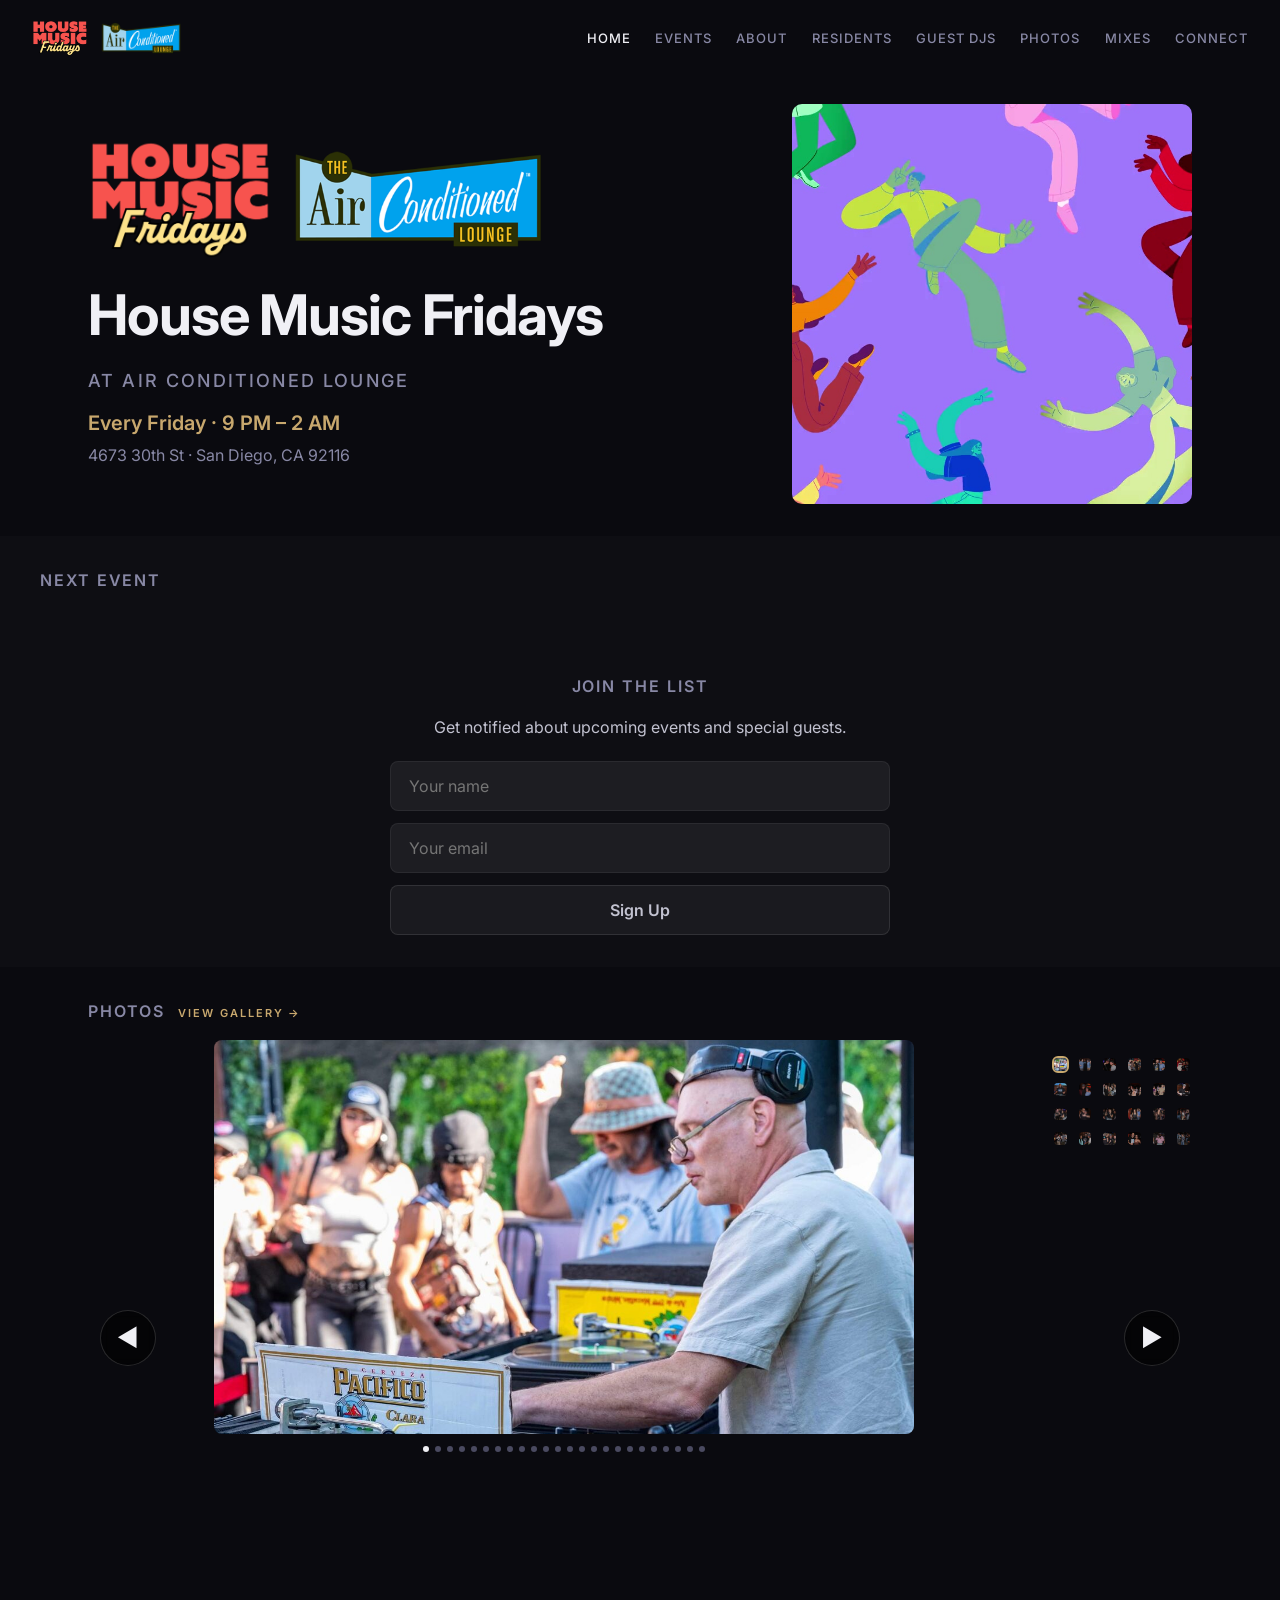
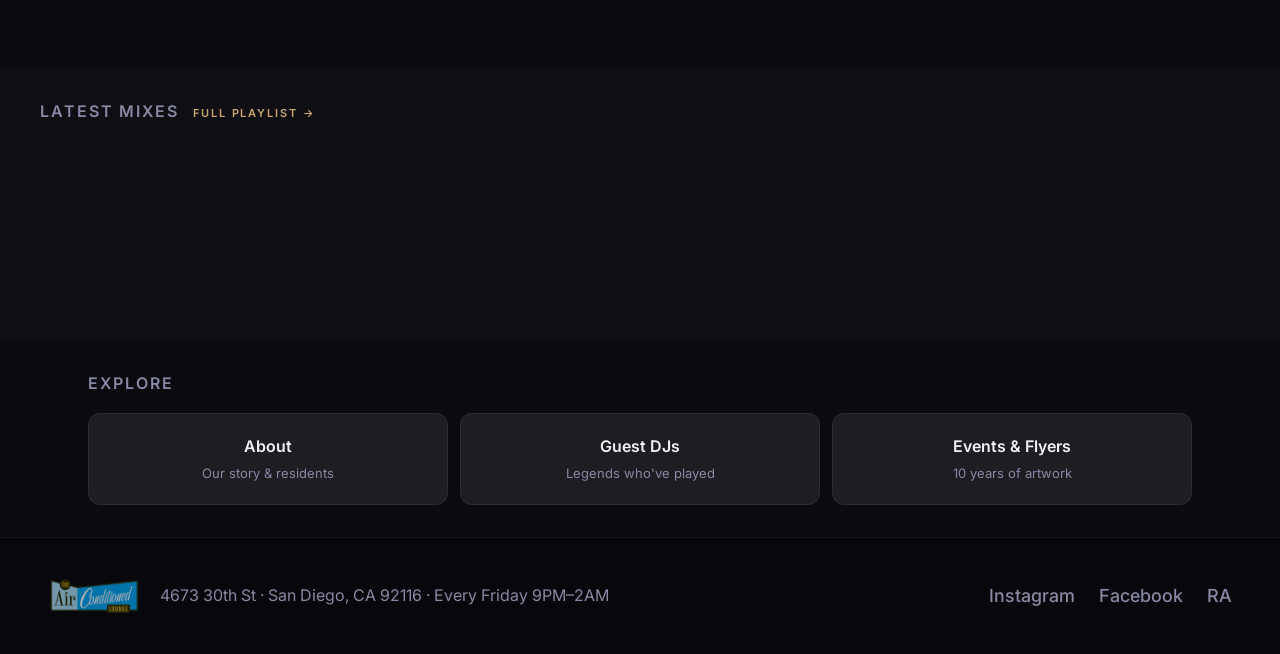
==== index.html @ 519a2159 "Add 1200x630 social media preview image for og:image (Facebook, Twitter, iMessage) Co-Authored-By: C" ====
<!DOCTYPE html>
<html lang="en">
<head>
  <meta charset="UTF-8">
  <meta name="viewport" content="width=device-width, initial-scale=1.0">
  <title>House Music Fridays | Air Conditioned Lounge</title>
  <meta name="description" content="House Music Fridays at Air Conditioned Lounge — San Diego's home for deep, jackin & soulful house every Friday night.">
  <meta property="og:title" content="House Music Fridays">
  <meta property="og:description" content="10 years of exceptional house music every Friday at Air Conditioned Lounge, San Diego.">
  <meta property="og:image" content="https://hmfsd.github.io/assets/img/og-preview.jpg">
  <meta property="og:type" content="website">
  <link rel="preconnect" href="https://fonts.googleapis.com">
  <link rel="preconnect" href="https://fonts.gstatic.com" crossorigin>
  <link href="https://fonts.googleapis.com/css2?family=Inter:wght@400;500;600;700&display=swap" rel="stylesheet">
  <link rel="stylesheet" href="css/style.css">
</head>
<body>

  <!-- ============================================================
       Nav (transparent mode — becomes solid on scroll via nav.js)
       ============================================================ -->
  <nav class="nav nav--transparent">
    <a href="index.html" class="nav__logo">
      <img src="assets/logos/hmf-logo.png" alt="HMF" class="nav__hmf-logo">
      <img src="assets/logos/ac-lounge-logo.png" alt="Air Conditioned Lounge">
    </a>

    <div class="nav__links">
      <a href="index.html" class="nav__link active">Home</a>
      <a href="events.html" class="nav__link">Events</a>
      <a href="about.html" class="nav__link">About</a>
      <a href="residents.html" class="nav__link">Residents</a>
      <a href="guests.html" class="nav__link">Guest DJs</a>
      <a href="photos.html" class="nav__link">Photos</a>
      <a href="mixes.html" class="nav__link">Mixes</a>
      <a href="connect.html" class="nav__link">Connect</a>
    
    </div>

    <button class="nav__hamburger" aria-label="Toggle menu">
      <span></span>
      <span></span>
      <span></span>
    </button>
  </nav>

  <div class="nav__mobile">
    <a href="index.html" class="nav__link active">Home</a>
    <a href="events.html" class="nav__link">Events</a>
    <a href="about.html" class="nav__link">About</a>
    <a href="residents.html" class="nav__link">Residents</a>
    <a href="guests.html" class="nav__link">Guest DJs</a>
    <a href="photos.html" class="nav__link">Photos</a>
    <a href="mixes.html" class="nav__link">Mixes</a>
    <a href="connect.html" class="nav__link">Connect</a>
  
  </div>

  <!-- ============================================================
       Hero Section
       ============================================================ -->
  <section class="hero">
    <div class="hero__inner">
      <div class="hero__content">
        <div class="hero__logos">
          <img src="assets/logos/hmf-logo.png" alt="House Music Fridays" style="height:120px;">
          <img src="assets/logos/ac-lounge-logo.png" alt="Air Conditioned Lounge" style="height:100px;">
        </div>
        <h1 class="hero__title">House Music Fridays</h1>
        <p class="hero__subtitle">at Air Conditioned Lounge</p>
        <p class="hero__tagline-big">Every Friday · 9 PM – 2 AM</p>
        <p class="hero__address">4673 30th St · San Diego, CA 92116</p>
      </div>
      <div class="hero__video-wrap">
        <video class="hero__video" src="assets/video/hmf-hero.mp4" poster="assets/video/hmf-poster.jpg" autoplay muted loop playsinline></video>
      </div>
    </div>
  </section>

  <!-- ============================================================
       Upcoming Event
       ============================================================ -->
  <div class="section--alt">
    <div class="section fade-in">
      <p class="section__label">Next Event</p>
      <div class="upcoming-event" id="upcoming-event" style="display:none;">
        <!--
          JS (main.js) populates this section from data/events.json.
          Expected structure:
          <div class="card card--event">
            <img class="upcoming-event__flyer" src="" alt="" />
            <div>
              <h3 class="upcoming-event__title"></h3>
              <p class="upcoming-event__date"></p>
              <p class="upcoming-event__venue"></p>
              <a class="upcoming-event__fb btn" href="" target="_blank" rel="noopener noreferrer">Facebook Event</a>
              <a class="upcoming-event__ra btn" href="" target="_blank" rel="noopener noreferrer">Resident Advisor</a>
            </div>
          </div>
        -->
        <div class="card card--event">
          <img class="upcoming-event__flyer" src="" alt="" loading="lazy" />
          <div>
            <h3 class="upcoming-event__title"></h3>
            <p class="upcoming-event__date"></p>
            <p class="upcoming-event__venue"></p>
            <div style="display:flex;gap:8px;margin-top:12px;">
              <a class="upcoming-event__fb btn" href="#" target="_blank" rel="noopener noreferrer" style="display:none;"><svg width="16" height="16" viewBox="0 0 24 24" fill="currentColor" style="margin-right:6px;flex-shrink:0;"><path d="M24 12.073c0-6.627-5.373-12-12-12s-12 5.373-12 12c0 5.99 4.388 10.954 10.125 11.854v-8.385H7.078v-3.47h3.047V9.43c0-3.007 1.792-4.669 4.533-4.669 1.312 0 2.686.235 2.686.235v2.953H15.83c-1.491 0-1.956.925-1.956 1.874v2.25h3.328l-.532 3.47h-2.796v8.385C19.612 23.027 24 18.062 24 12.073z"/></svg>Facebook Event</a>
              <a class="upcoming-event__ra btn" href="#" target="_blank" rel="noopener noreferrer" style="display:none;"><svg width="16" height="16" viewBox="0 0 24 24" fill="currentColor" style="margin-right:6px;flex-shrink:0;"><text x="2" y="17" font-size="14" font-weight="700" font-family="Arial,sans-serif">RA</text></svg>Resident Advisor</a>
            </div>
          </div>
        </div>
      </div>
    </div>
  </div>

  <!-- ============================================================
       Email List Signup
       ============================================================ -->
  <div class="section--alt">
    <div class="section fade-in" style="text-align:center;">
      <p class="section__label">Join the List</p>
      <p style="color:var(--text-body);font-size:16px;margin-bottom:20px;">Get notified about upcoming events and special guests.</p>
      <form id="email-signup" style="max-width:500px;margin:0 auto;display:flex;flex-direction:column;gap:12px;">
        <input type="text" id="signup-name" placeholder="Your name" required
          style="background:var(--bg-card);border:1px solid var(--border);border-radius:8px;padding:14px 18px;font-size:16px;color:var(--text-primary);font-family:inherit;outline:none;">
        <input type="email" id="signup-email" placeholder="Your email" required
          style="background:var(--bg-card);border:1px solid var(--border);border-radius:8px;padding:14px 18px;font-size:16px;color:var(--text-primary);font-family:inherit;outline:none;">
        <button type="submit" class="btn" style="width:100%;justify-content:center;font-size:16px;font-weight:600;padding:14px;">Sign Up</button>
        <p id="signup-msg" style="display:none;font-size:14px;margin-top:4px;"></p>
      </form>
      <script>
        document.getElementById('email-signup').addEventListener('submit', function(e) {
          e.preventDefault();
          const name = document.getElementById('signup-name').value.trim();
          const email = document.getElementById('signup-email').value.trim();
          const msg = document.getElementById('signup-msg');
          const btn = this.querySelector('button');
          if (!name || !email) return;

          btn.textContent = 'Sending...';
          btn.disabled = true;

          const url = 'https://docs.google.com/forms/d/e/1FAIpQLScz7_uxihDpYcLDZgiRwHGvA7FU0_AicRPHtonQTWwwM5RbDw/formResponse';
          const data = new URLSearchParams();
          data.append('entry.916462060', name);
          data.append('emailAddress', email);

          fetch(url, { method: 'POST', mode: 'no-cors', body: data })
            .then(() => {
              msg.style.display = 'block';
              msg.style.color = 'var(--accent)';
              msg.textContent = "You're on the list! See you on the dancefloor.";
              this.reset();
              btn.textContent = 'Sign Up';
              btn.disabled = false;
            })
            .catch(() => {
              msg.style.display = 'block';
              msg.style.color = '#e55';
              msg.textContent = 'Something went wrong. Try again.';
              btn.textContent = 'Sign Up';
              btn.disabled = false;
            });
        });
      </script>
    </div>
  </div>

  <!-- ============================================================
       Photos Mini Gallery
       ============================================================ -->
  <div class="section fade-in">
    <p class="section__label">Photos <a href="photos.html" style="margin-left:8px;font-size:11px;">View Gallery →</a></p>
    <div class="home-gallery" style="position:relative;">
      <div class="mini-gallery">
        <div class="mini-gallery__main">
          <div class="gallery__preview"></div>
          <div class="gallery__dots"></div>
        </div>
        <div class="mini-gallery__thumbs">
          <div class="gallery__grid"></div>
        </div>
      </div>
      <div class="gallery__arrows">
        <button class="gallery__arrow gallery__arrow--prev" aria-label="Previous">&#9664;</button>
        <button class="gallery__arrow gallery__arrow--next" aria-label="Next">&#9654;</button>
      </div>
    </div>
  </div>

  <!-- ============================================================
       Mixes Teaser
       ============================================================ -->
  <div class="section--alt">
    <div class="section fade-in">
      <p class="section__label">Latest Mixes <a href="mixes.html" style="margin-left:8px;font-size:11px;">Full Playlist →</a></p>
      <iframe width="100%" height="166" scrolling="no" frameborder="no" allow="autoplay" src="https://w.soundcloud.com/player/?url=https%3A//soundcloud.com/eric-leonardis/sets/hmf-aclounge&color=%23c8a86e&auto_play=false&hide_related=true&show_comments=false&show_user=true&show_reposts=false&show_teaser=false&visual=false" style="border-radius:8px;"></iframe>
    </div>
  </div>

  <!-- ============================================================
       Explore Cards
       ============================================================ -->
  <div class="section fade-in">
    <p class="section__label">Explore</p>
    <div class="grid-explore">
      <a href="about.html" class="card card--explore">
        <h3 style="color:var(--text-primary);font-size:16px;font-weight:600;">About</h3>
        <p style="color:var(--text-muted);font-size:13px;margin-top:4px;">Our story & residents</p>
      </a>
      <a href="guests.html" class="card card--explore">
        <h3 style="color:var(--text-primary);font-size:16px;font-weight:600;">Guest DJs</h3>
        <p style="color:var(--text-muted);font-size:13px;margin-top:4px;">Legends who've played</p>
      </a>
      <a href="events.html" class="card card--explore">
        <h3 style="color:var(--text-primary);font-size:16px;font-weight:600;">Events &amp; Flyers</h3>
        <p style="color:var(--text-muted);font-size:13px;margin-top:4px;">10 years of artwork</p>
      </a>
    </div>
  </div>

  <!-- ============================================================
       Footer
       ============================================================ -->
  <footer class="footer">
    <div class="footer__inner">
      <div class="footer__info">
        <img src="assets/logos/ac-lounge-logo.png" alt="Air Conditioned Lounge" style="height:20px;display:inline-block;vertical-align:middle;margin-right:8px;">
        4673 30th St · San Diego, CA 92116 · Every Friday 9PM–2AM
      </div>
      <div class="footer__links">
        <a href="https://instagram.com/housemusicfridays" target="_blank" rel="noopener noreferrer">Instagram</a>
        <a href="https://www.facebook.com/og.matthewBrian" target="_blank" rel="noopener noreferrer">Facebook</a>
        <a href="https://ra.co/promoters/160137" target="_blank" rel="noopener noreferrer">RA</a>
      </div>
    </div>
  </footer>

  <script src="js/nav.js"></script>
  <script src="js/gallery.js"></script>
  <script src="js/main.js"></script>
</body>
</html>
---- css/style.css ----
/* ============================================================
   House Music Fridays — Main Stylesheet
   Air Conditioned Lounge, San Diego
   ============================================================ */

/* ------------------------------------------------------------
   1. Custom Properties
   ------------------------------------------------------------ */
:root {
  --bg-deep: #0a0a0f;
  --bg-section: #0e0e13;
  --bg-card: #1d1d22;
  --bg-hover: #2a2a35;
  --border: rgba(255, 255, 255, 0.06);
  --accent: #c8a86e;
  --accent-hover: #dbbe85;
  --text-primary: #f0f0f5;
  --text-body: #c2c2d0;
  --text-muted: #8888a5;
  --text-dim: #6e6e8a;
  --text-faint: #4a4a60;
}

/* ------------------------------------------------------------
   2. Reset & Base Styles
   ------------------------------------------------------------ */
*,
*::before,
*::after {
  box-sizing: border-box;
  margin: 0;
  padding: 0;
}

html {
  scroll-behavior: smooth;
  -webkit-text-size-adjust: 100%;
  overflow-x: hidden;
}

body {
  background: var(--bg-deep);
  color: var(--text-body);
  font-family: 'Inter', -apple-system, BlinkMacSystemFont, 'Segoe UI', sans-serif;
  font-size: 18px;
  line-height: 1.6;
  -webkit-font-smoothing: antialiased;
  -moz-osx-font-smoothing: grayscale;
}

a {
  color: var(--accent);
  text-decoration: none;
  transition: color 0.2s ease;
}

a:hover {
  color: var(--accent-hover);
}

img, video, iframe {
  display: block;
  max-width: 100%;
}

ul, ol {
  list-style: none;
}

button {
  font-family: inherit;
}

/* ------------------------------------------------------------
   3. Nav Styles
   ------------------------------------------------------------ */
.nav {
  position: fixed;
  top: 0;
  left: 0;
  width: 100%;
  z-index: 1000;
  display: flex;
  flex-direction: row;
  align-items: center;
  justify-content: space-between;
  padding: 20px 32px;
  transition: background 0.3s ease, border-color 0.3s ease;
}

.nav--transparent {
  background: transparent;
}

.nav--solid {
  background: var(--bg-deep);
  border-bottom: 1px solid var(--border);
  backdrop-filter: blur(8px);
  -webkit-backdrop-filter: blur(8px);
}

.nav__logo {
  display: flex;
  flex-direction: row;
  align-items: center;
  gap: 12px;
}

.nav__logo img {
  height: 32px;
  width: auto;
}

.nav__logo img.nav__hmf-logo {
  height: 36px;
}

.nav__links {
  display: flex;
  flex-direction: row;
  align-items: center;
  gap: 24px;
  font-size: 13px;
  font-weight: 500;
  text-transform: uppercase;
  letter-spacing: 0.08em;
}

.nav__links a {
  color: var(--text-muted);
  transition: color 0.2s ease;
}

.nav__links a:hover,
.nav__links a.active {
  color: var(--text-primary);
}

.nav__hamburger {
  display: none;
  flex-direction: column;
  justify-content: center;
  gap: 5px;
  width: 28px;
  height: 28px;
  cursor: pointer;
  background: none;
  border: none;
  padding: 0;
}

.nav__hamburger span {
  display: block;
  width: 100%;
  height: 2px;
  background: var(--text-body);
  border-radius: 1px;
  transition: transform 0.3s ease, opacity 0.3s ease;
}

/* Mobile nav overlay */
.nav__mobile {
  display: none;
  position: fixed;
  inset: 0;
  z-index: 999;
  background: var(--bg-deep);
  flex-direction: column;
  align-items: center;
  justify-content: center;
  gap: 32px;
}

.nav__mobile.active {
  display: flex;
}

.nav__mobile a {
  font-size: 20px;
  font-weight: 500;
  text-transform: uppercase;
  letter-spacing: 0.08em;
  color: var(--text-muted);
  transition: color 0.2s ease;
}

.nav__mobile a:hover,
.nav__mobile a.active {
  color: var(--text-primary);
}

/* ------------------------------------------------------------
   4. Hero Section
   ------------------------------------------------------------ */
.hero {
  position: relative;
  background: var(--bg-deep);
  padding-top: 80px;
  padding-bottom: 16px;
}

.hero__inner {
  max-width: 1200px;
  margin: 0 auto;
  padding: 24px clamp(1.5rem, 4vw, 3rem) 16px;
  display: flex;
  flex-direction: column;
  align-items: center;
  gap: 24px;
}

.hero__content {
  text-align: center;
  flex-shrink: 0;
}

.hero__logos {
  display: flex;
  flex-direction: row;
  align-items: center;
  justify-content: center;
  gap: 16px;
  margin-bottom: 12px;
}

.hero__title {
  font-size: clamp(2rem, 5vw, 3.5rem);
  font-weight: 700;
  letter-spacing: -0.02em;
  color: var(--text-primary);
}

.hero__subtitle {
  font-size: clamp(14px, 2vw, 18px);
  font-weight: 500;
  text-transform: uppercase;
  letter-spacing: 0.12em;
  color: var(--text-muted);
  margin-top: 6px;
}

.hero__tagline {
  font-size: 13px;
  color: var(--text-dim);
  margin-top: 6px;
}

.hero__tagline-big {
  font-size: clamp(15px, 2vw, 20px);
  font-weight: 600;
  color: var(--accent);
  margin-top: 12px;
}

.hero__address {
  font-size: clamp(13px, 1.5vw, 16px);
  color: var(--text-muted);
  margin-top: 4px;
}

.hero__video-wrap {
  width: 100%;
  max-width: 420px;
}

.hero__video {
  width: 100%;
  border-radius: 10px;
  display: block;
}

.hero__overlay {
  display: none;
}

/* ------------------------------------------------------------
   5. Section Styles
   ------------------------------------------------------------ */
.section {
  padding: clamp(1.25rem, 3vw, 2rem) clamp(1.5rem, 4vw, 3rem);
  max-width: 1200px;
  margin: 0 auto;
}

.section--alt {
  background: var(--bg-section);
}

/* When section--alt is used, the section inside needs full width background */
.section--alt .section {
  padding-left: 0;
  padding-right: 0;
}

.section__label {
  font-size: 16px;
  font-weight: 600;
  text-transform: uppercase;
  letter-spacing: 0.12em;
  color: var(--text-muted);
  margin-bottom: 16px;
}

.section__title {
  font-size: clamp(1.5rem, 3vw, 2rem);
  font-weight: 700;
  letter-spacing: -0.02em;
  color: var(--text-primary);
}

/* ------------------------------------------------------------
   6. Card Components
   ------------------------------------------------------------ */
.card {
  background: rgba(255, 255, 255, 0.02);
  background-color: var(--bg-card);
  border: 1px solid var(--border);
  border-radius: 12px;
  padding: 28px;
  transition: border-color 0.3s ease, background 0.3s ease;
}

.card:hover {
  border-color: rgba(255, 255, 255, 0.1);
}

/* Bio card */
.card--bio {
  display: flex;
  flex-direction: column;
  align-items: center;
  text-align: center;
}

.card--bio__photo {
  width: 160px;
  height: 160px;
  border-radius: 50%;
  object-fit: cover;
  margin-bottom: 16px;
}

.card--bio__name {
  font-size: 20px;
  font-weight: 700;
  color: var(--text-primary);
}

.card--bio__role {
  font-size: 13px;
  font-weight: 500;
  text-transform: uppercase;
  letter-spacing: 0.06em;
  color: var(--text-dim);
}

.card--bio__text {
  font-size: 14px;
  color: var(--text-muted);
  line-height: 1.5;
}

.card--bio__expand {
  font-size: 12px;
  color: var(--accent);
  cursor: pointer;
  margin-top: 12px;
  background: none;
  border: none;
  font-family: inherit;
}

.card--bio__expand:hover {
  color: var(--accent-hover);
}

.card--bio__full {
  display: none;
}

.card--bio.expanded .card--bio__full {
  display: block;
}

/* Event card */
.card--event {
  display: flex;
  flex-direction: row;
  gap: 24px;
  align-items: center;
}

/* Social card */
.card--social {
  display: flex;
  flex-direction: row;
  align-items: center;
  gap: 14px;
  padding: 14px 16px;
  background: rgba(255, 255, 255, 0.03);
  border: 1px solid var(--border);
  border-radius: 8px;
  transition: border-color 0.3s ease;
}

.card--social:hover {
  border-color: rgba(255, 255, 255, 0.1);
}

/* Explore card */
/* Guest card */
.card--guest {
  display: flex;
  flex-direction: column;
  align-items: center;
  text-align: center;
}

.card--guest__photo {
  width: 80px;
  height: 80px;
  border-radius: 50%;
  object-fit: cover;
  margin-bottom: 12px;
}

.card--guest__name {
  font-size: 20px;
  font-weight: 700;
  color: var(--text-primary);
  margin-bottom: 2px;
}

.card--guest__credential {
  font-size: 12px;
  font-weight: 500;
  text-transform: uppercase;
  letter-spacing: 0.06em;
  color: var(--text-dim);
  margin-bottom: 8px;
}

.card--guest__bio {
  font-size: 15px;
  color: var(--text-muted);
  line-height: 1.5;
}

/* Bio card text */
.card--bio__short {
  font-size: 16px;
  color: var(--text-muted);
  line-height: 1.5;
  margin-top: 8px;
}

.card--bio__full {
  margin-top: 12px;
  font-size: 14px;
  color: var(--text-muted);
  line-height: 1.6;
  text-align: left;
}

.card--bio__discography {
  margin-top: 16px;
  padding-top: 16px;
  border-top: 1px solid var(--border);
}

.card--bio__discography li {
  font-size: 12px;
  color: var(--text-dim);
  padding: 4px 0;
  border-bottom: 1px solid rgba(255,255,255,0.03);
}

/* Event card elements */
.card--event__flyer {
  width: 320px;
  height: 320px;
  border-radius: 8px;
  object-fit: cover;
  flex-shrink: 0;
}

.card--event__title {
  font-size: 28px;
  font-weight: 700;
  color: var(--text-primary);
  margin-bottom: 8px;
}

.card--event__date {
  font-size: 20px;
  color: var(--text-body);
  margin-bottom: 4px;
}

.card--event__venue {
  font-size: 16px;
  color: var(--text-dim);
}

.card--event__links {
  display: flex;
  gap: 8px;
  margin-top: 16px;
}

.upcoming-event__flyer {
  width: 320px;
  height: 320px;
  border-radius: 8px;
  object-fit: cover;
  flex-shrink: 0;
}

.upcoming-event__title {
  font-size: 28px;
  font-weight: 700;
  color: var(--text-primary);
  margin-bottom: 8px;
}

.upcoming-event__date {
  font-size: 20px;
  color: var(--text-body);
  margin-bottom: 4px;
}

.upcoming-event__venue {
  font-size: 16px;
  color: var(--text-dim);
}

/* Blog card */
.card--blog {
  padding: 0;
  overflow: hidden;
}

.card--blog__image {
  width: 100%;
  max-height: 400px;
  object-fit: cover;
}

.card--blog__content {
  padding: 24px 28px;
}

.card--blog__date {
  font-size: 13px;
  font-weight: 500;
  text-transform: uppercase;
  letter-spacing: 0.06em;
  color: var(--text-dim);
  margin-bottom: 6px;
}

.card--blog__title {
  font-size: 22px;
  font-weight: 700;
  color: var(--text-primary);
  margin-bottom: 10px;
}

.card--blog__excerpt {
  font-size: 16px;
  color: var(--text-body);
  line-height: 1.6;
}

.card--blog__body {
  font-size: 16px;
  color: var(--text-body);
  line-height: 1.7;
  margin-top: 8px;
}

.card--blog__toggle {
  font-size: 14px;
  color: var(--accent);
  cursor: pointer;
  margin-top: 12px;
  background: none;
  border: none;
  font-family: inherit;
  padding: 0;
}

.card--blog__toggle:hover {
  color: var(--accent-hover);
}

/* Explore card */
.card--explore {
  text-align: center;
  padding: 20px;
  cursor: pointer;
}

.card--explore:hover {
  background: var(--bg-hover);
}

/* ------------------------------------------------------------
   7. Button Styles
   ------------------------------------------------------------ */
.btn {
  display: inline-flex;
  align-items: center;
  justify-content: center;
  background: rgba(255, 255, 255, 0.05);
  border: 1px solid rgba(255, 255, 255, 0.1);
  border-radius: 8px;
  padding: 14px 28px;
  font-size: 16px;
  font-family: inherit;
  color: var(--text-body);
  cursor: pointer;
  transition: background 0.2s ease, border-color 0.2s ease;
}

.btn:hover {
  background: rgba(255, 255, 255, 0.1);
  border-color: rgba(255, 255, 255, 0.15);
}

/* ------------------------------------------------------------
   8. Gallery Styles
   ------------------------------------------------------------ */
.gallery {
  position: relative;
}

.gallery__preview {
  width: 100%;
  max-width: 700px;
  margin: 0 auto;
  border-radius: 8px;
  position: relative;
  overflow: hidden;
  aspect-ratio: 16 / 9;
}

.gallery__preview--square {
  aspect-ratio: 1;
  max-width: 65%;
}

.gallery__preview--square img {
  object-fit: contain;
}

.gallery__preview img {
  width: 100%;
  height: 100%;
  object-fit: contain;
  transition: opacity 0.5s ease;
}

.gallery__preview-wrap {
  position: relative;
  display: inline-block;
  width: 100%;
  max-width: 700px;
}

.gallery__arrows {
  position: absolute;
  top: 50%;
  left: 0;
  right: 0;
  transform: translateY(-50%);
  display: flex;
  justify-content: space-between;
  padding: 0 12px;
  pointer-events: none;
  z-index: 10;
}

.gallery__arrow,
.gallery__arrow--prev,
.gallery__arrow--next {
  width: 56px;
  height: 56px;
  border-radius: 50%;
  background: rgba(0, 0, 0, 0.6);
  backdrop-filter: blur(4px);
  -webkit-backdrop-filter: blur(4px);
  border: 1px solid rgba(255, 255, 255, 0.15);
  color: var(--text-primary);
  cursor: pointer;
  display: flex;
  align-items: center;
  justify-content: center;
  pointer-events: all;
  font-size: 24px;
  transition: background 0.2s ease;
}

.gallery__arrow:hover {
  background: rgba(0, 0, 0, 0.7);
}

.gallery__grid {
  display: grid;
  grid-template-columns: repeat(6, 1fr);
  gap: 8px;
  margin-top: 16px;
}

.gallery__thumb {
  aspect-ratio: 1;
  border-radius: 6px;
  overflow: hidden;
  cursor: pointer;
  opacity: 0.75;
  transition: opacity 0.2s ease, border-color 0.2s ease;
  border: 2px solid transparent;
}

.gallery__thumb.active {
  opacity: 1;
  border-color: var(--accent);
}

.gallery__thumb:hover {
  opacity: 0.85;
}

.gallery__thumb img {
  width: 100%;
  height: 100%;
  object-fit: cover;
}

.gallery__dots {
  display: flex;
  align-items: center;
  justify-content: center;
  gap: 6px;
  margin-top: 12px;
}

.gallery__dot {
  width: 6px;
  height: 6px;
  border-radius: 50%;
  background: var(--text-faint);
  border: none;
  padding: 0;
  cursor: pointer;
  transition: background 0.2s ease;
}

.gallery__dot.active {
  background: var(--text-primary);
}

/* ------------------------------------------------------------
   9. Lightbox Styles
   ------------------------------------------------------------ */
.lightbox {
  position: fixed;
  inset: 0;
  z-index: 2000;
  background: rgba(0, 0, 0, 0.95);
  display: none;
  align-items: center;
  justify-content: center;
}

.lightbox.active {
  display: flex;
}

.lightbox__img {
  max-width: 90vw;
  max-height: 90vh;
  object-fit: contain;
}

.lightbox__close {
  position: absolute;
  top: 20px;
  right: 20px;
  width: 40px;
  height: 40px;
  font-size: 24px;
  color: #fff;
  cursor: pointer;
  background: none;
  border: none;
  display: flex;
  align-items: center;
  justify-content: center;
  transition: opacity 0.2s ease;
}

.lightbox__close:hover {
  opacity: 0.7;
}

.lightbox__arrow {
  position: absolute;
  top: 50%;
  transform: translateY(-50%);
  width: 56px;
  height: 56px;
  border-radius: 50%;
  background: rgba(0, 0, 0, 0.6);
  backdrop-filter: blur(4px);
  -webkit-backdrop-filter: blur(4px);
  border: 1px solid rgba(255, 255, 255, 0.15);
  color: var(--text-primary);
  cursor: pointer;
  display: flex;
  align-items: center;
  justify-content: center;
  font-size: 28px;
  transition: background 0.2s ease;
}

.lightbox__arrow:hover {
  background: rgba(0, 0, 0, 0.8);
}

.lightbox__arrow--prev {
  left: 20px;
}

.lightbox__arrow--next {
  right: 20px;
}

.lightbox__image-wrap {
  display: flex;
  align-items: center;
  justify-content: center;
}

/* ------------------------------------------------------------
   10. Grid Layouts
   ------------------------------------------------------------ */
.grid-2 {
  display: grid;
  grid-template-columns: 1fr;
  gap: 16px;
}

.grid-3 {
  display: grid;
  grid-template-columns: 1fr;
  gap: 14px;
}

.grid-explore {
  display: grid;
  grid-template-columns: 1fr;
  gap: 12px;
}

/* ------------------------------------------------------------
   11. Connect Page
   ------------------------------------------------------------ */
.connect-grid {
  display: grid;
  grid-template-columns: 1fr;
  gap: 20px;
}

.social-icon {
  width: 36px;
  height: 36px;
  border-radius: 8px;
  display: flex;
  align-items: center;
  justify-content: center;
  flex-shrink: 0;
}

.social-icon--ig {
  background: linear-gradient(135deg, #833ab4, #fd1d1d, #fcb045);
}

.social-icon--fb {
  background: #1877f2;
}

.social-icon--ra {
  background: #0a0a0a;
  border: 1px solid rgba(255, 255, 255, 0.15);
}

.map-embed {
  width: 100%;
  height: 300px;
  border-radius: 12px;
  border: 1px solid var(--border);
}

/* ------------------------------------------------------------
   12. Mixes Page
   ------------------------------------------------------------ */
.soundcloud-embed {
  width: 100%;
  border-radius: 8px;
  border: 1px solid var(--border);
}

/* ------------------------------------------------------------
   13. Footer
   ------------------------------------------------------------ */
.footer {
  background: #08080c;
  padding: 40px clamp(1.5rem, 4vw, 3rem);
  border-top: 1px solid rgba(255, 255, 255, 0.05);
}

.footer__inner {
  max-width: 1200px;
  margin: 0 auto;
  display: flex;
  justify-content: space-between;
  align-items: center;
  flex-wrap: wrap;
  gap: 20px;
}

.footer__info {
  font-size: 16px;
  color: var(--text-muted);
  display: flex;
  align-items: center;
  gap: 12px;
}

.footer__info img {
  height: 36px !important;
  opacity: 0.7 !important;
}

.footer__links {
  display: flex;
  gap: 24px;
  font-size: 18px;
  font-weight: 500;
}

.footer__links a {
  color: var(--text-muted);
  transition: color 0.2s ease;
}

.footer__links a:hover {
  color: var(--accent);
}

/* ------------------------------------------------------------
   14. Scroll Animations
   ------------------------------------------------------------ */
.fade-in {
  opacity: 0;
  transform: translateY(20px);
  transition: opacity 0.8s ease, transform 0.8s ease;
}

.fade-in.visible {
  opacity: 1;
  transform: translateY(0);
}

/* ------------------------------------------------------------
   15. Utility Classes
   ------------------------------------------------------------ */
.container {
  max-width: 1200px;
  margin: 0 auto;
  padding: 0 clamp(1.5rem, 4vw, 3rem);
}

.text-center {
  text-align: center;
}

.mb-1 {
  margin-bottom: 8px;
}

.mb-2 {
  margin-bottom: 16px;
}

.mb-3 {
  margin-bottom: 24px;
}

.hidden {
  display: none;
}

/* ------------------------------------------------------------
   16. Page Header
   ------------------------------------------------------------ */
.page-header {
  padding-top: 80px;
  padding-bottom: 12px;
}

.page-header__title {
  font-size: clamp(2rem, 5vw, 3rem);
  font-weight: 700;
  letter-spacing: -0.02em;
  color: var(--text-primary);
}

.page-header__subtitle {
  font-size: 17px;
  color: var(--text-muted);
  max-width: 600px;
  line-height: 1.5;
}

/* ------------------------------------------------------------
   17. HMF Description Card (Residents Page)
   ------------------------------------------------------------ */
.hmf-card {
  background: rgba(255, 255, 255, 0.02);
  background-color: var(--bg-card);
  border: 1px solid var(--border);
  border-radius: 12px;
  padding: 28px;
  display: flex;
  flex-direction: column;
  align-items: center;
  text-align: center;
  gap: 28px;
}

.hmf-card__logo {
  width: 100px;
  height: 100px;
  border-radius: 8px;
  object-fit: contain;
  flex-shrink: 0;
}

/* ------------------------------------------------------------
   18. Mini Gallery (Home Page)
   ------------------------------------------------------------ */
.mini-gallery {
  display: flex;
  gap: 12px;
}

.mini-gallery__main {
  flex: 1;
  border-radius: 8px;
  overflow: hidden;
  position: relative;
  aspect-ratio: 16 / 10;
}

.mini-gallery__main img {
  width: 100%;
  height: 100%;
  object-fit: cover;
}

.mini-gallery__thumbs {
  display: flex;
  flex-direction: column;
  gap: 8px;
  width: 140px;
}

.mini-gallery__thumb {
  width: 140px;
  height: 90px;
  border-radius: 4px;
  overflow: hidden;
  cursor: pointer;
  transition: opacity 0.2s ease;
}

.mini-gallery__thumb:hover {
  opacity: 0.8;
}

.mini-gallery__thumb img {
  width: 100%;
  height: 100%;
  object-fit: cover;
}

/* ============================================================
   19. Responsive Breakpoints
   ============================================================ */

/* --- Mobile (default): columns collapse to 1 --- */
/* Already set as defaults above */

/* Hamburger shown on mobile */
@media (max-width: 1023px) {
  .nav__links {
    display: none;
  }

  .nav__hamburger {
    display: flex;
  }

  .gallery__grid {
    grid-template-columns: repeat(4, 1fr);
  }
}

/* --- Small mobile (under 768px) --- */
@media (max-width: 767px) {
  /* Prevent any horizontal overflow */
  body {
    overflow-x: hidden;
  }

  * {
    max-width: 100vw;
    box-sizing: border-box;
  }

  /* Nav — prevent logo clipping */
  .nav {
    padding: 12px 12px;
  }

  .nav__logo {
    gap: 8px;
    min-width: 0;
  }

  .nav__logo img {
    height: 22px;
    flex-shrink: 0;
  }

  .nav__logo img.nav__hmf-logo {
    height: 26px;
  }

  /* Hero — compact for mobile */
  .hero {
    padding-top: 60px;
  }

  .hero__inner {
    padding: 16px 16px 12px;
    gap: 16px;
  }

  .hero__logos {
    gap: 10px;
    margin-bottom: 8px;
  }

  .hero__logos img {
    height: 40px !important;
  }

  .hero__title {
    font-size: 1.3rem;
  }

  .hero__subtitle {
    font-size: 11px;
  }

  .hero__tagline-big {
    font-size: 13px;
  }

  .hero__address {
    font-size: 11px;
  }

  .hero__video-wrap {
    max-width: 240px;
  }

  /* Event card — MUST stack vertically */
  .card--event {
    flex-direction: column !important;
    align-items: center !important;
    text-align: center;
  }

  .card--event__flyer,
  .upcoming-event__flyer {
    width: 80% !important;
    max-width: 260px !important;
    height: auto !important;
  }

  .card--event__links {
    flex-wrap: wrap;
    justify-content: center;
  }

  /* Home page upcoming event card */
  .upcoming-event .card--event {
    flex-direction: column !important;
    align-items: center !important;
    text-align: center;
  }

  .upcoming-event .card--event > div {
    width: 100%;
  }

  /* Buttons — stack vertically on very small screens */
  .upcoming-event div[style*="display:flex"] {
    flex-direction: column !important;
    align-items: stretch !important;
  }

  .btn {
    padding: 12px 16px;
    font-size: 14px;
    width: 100%;
    justify-content: center;
  }

  /* Section padding tighter */
  .section {
    padding: 1rem 0.75rem;
  }

  /* Cards less padding */
  .card {
    padding: 16px;
  }

  /* Mini gallery stacks on mobile */
  .mini-gallery {
    flex-direction: column;
  }

  .mini-gallery__thumbs {
    flex-direction: row;
    width: 100%;
    overflow-x: auto;
    gap: 6px;
  }

  .mini-gallery__thumb {
    width: 60px;
    height: 42px;
    flex-shrink: 0;
  }

  /* Gallery preview full width on mobile */
  .gallery__preview {
    max-width: 100%;
  }

  .gallery__preview-wrap {
    max-width: 100%;
  }

  /* Gallery arrows smaller on mobile */
  .gallery__arrow,
  .gallery__arrow--prev,
  .gallery__arrow--next {
    width: 36px;
    height: 36px;
    font-size: 16px;
  }

  /* Flyer preview */
  .gallery__preview--square {
    max-width: 100%;
  }

  /* Grid */
  .gallery__grid {
    grid-template-columns: repeat(3, 1fr);
  }

  /* Footer stacks */
  .footer {
    padding: 24px 12px;
  }

  .footer__inner {
    flex-direction: column;
    text-align: center;
    gap: 12px;
  }

  .footer__info {
    flex-direction: column;
    font-size: 13px;
    gap: 8px;
  }

  .footer__info img {
    height: 28px !important;
    margin: 0 auto;
  }

  .footer__links {
    font-size: 15px;
    justify-content: center;
  }

  /* Connect grid stacks */
  .connect-grid {
    grid-template-columns: 1fr;
  }

  /* Page header */
  .page-header {
    padding-top: 65px;
  }

  /* Bio photos smaller on mobile */
  .card--bio__photo {
    width: 110px;
    height: 110px;
  }

  .card--bio__name {
    font-size: 17px;
  }

  /* Guest photos */
  .card--guest__photo {
    width: 70px;
    height: 70px;
  }

  /* HMF card logo smaller */
  .hmf-card__logo {
    width: 70px;
    height: 70px;
  }

  .hmf-card {
    padding: 16px;
    gap: 12px;
  }

  /* Explore cards */
  .grid-explore {
    grid-template-columns: 1fr;
    gap: 8px;
  }

  /* Section label */
  .section__label {
    font-size: 14px;
  }

  /* Map */
  .map-embed {
    height: 200px;
  }

  /* SoundCloud */
  .soundcloud-embed {
    height: 300px;
  }
}

/* --- Tablet (768px and up) --- */
@media (min-width: 768px) {
  .grid-2 {
    grid-template-columns: repeat(2, 1fr);
  }

  .grid-3 {
    grid-template-columns: repeat(2, 1fr);
  }

  .grid-explore {
    grid-template-columns: repeat(2, 1fr);
  }

  .connect-grid {
    grid-template-columns: 1fr 1fr;
  }

  .hero__inner {
    flex-direction: row;
    align-items: center;
    gap: 32px;
  }

  .hero__content {
    text-align: left;
    flex: 1;
  }

  .hero__logos {
    justify-content: flex-start;
  }

  .hero__video-wrap {
    max-width: 400px;
  }

  .hmf-card {
    flex-direction: row;
    align-items: flex-start;
    text-align: left;
  }

  .hmf-card__logo {
    width: 120px;
    height: 120px;
  }
}

/* --- Desktop (1024px and up) --- */
@media (min-width: 1024px) {
  .nav__links {
    display: flex;
  }

  .nav__hamburger {
    display: none;
  }

  .grid-3 {
    grid-template-columns: repeat(3, 1fr);
  }

  .grid-explore {
    grid-template-columns: repeat(3, 1fr);
  }

  .gallery__grid {
    grid-template-columns: repeat(6, 1fr);
  }
}
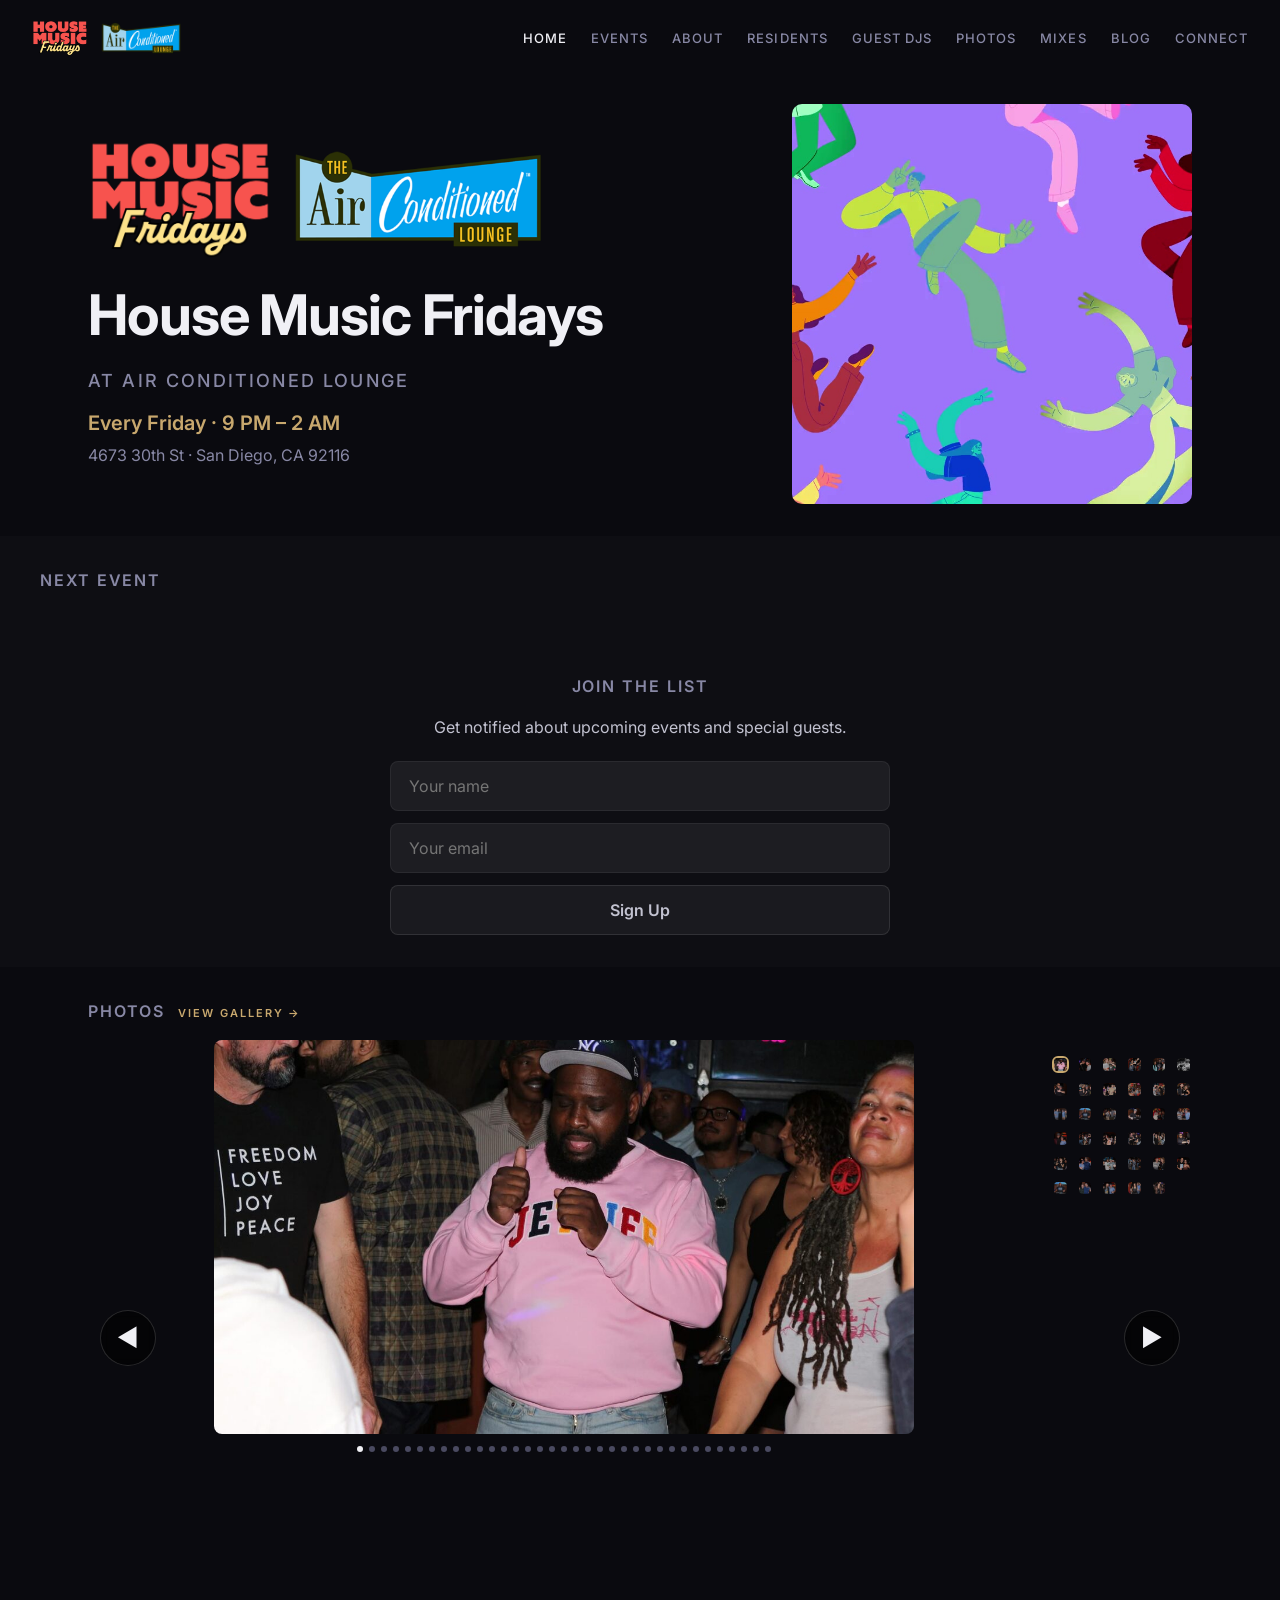
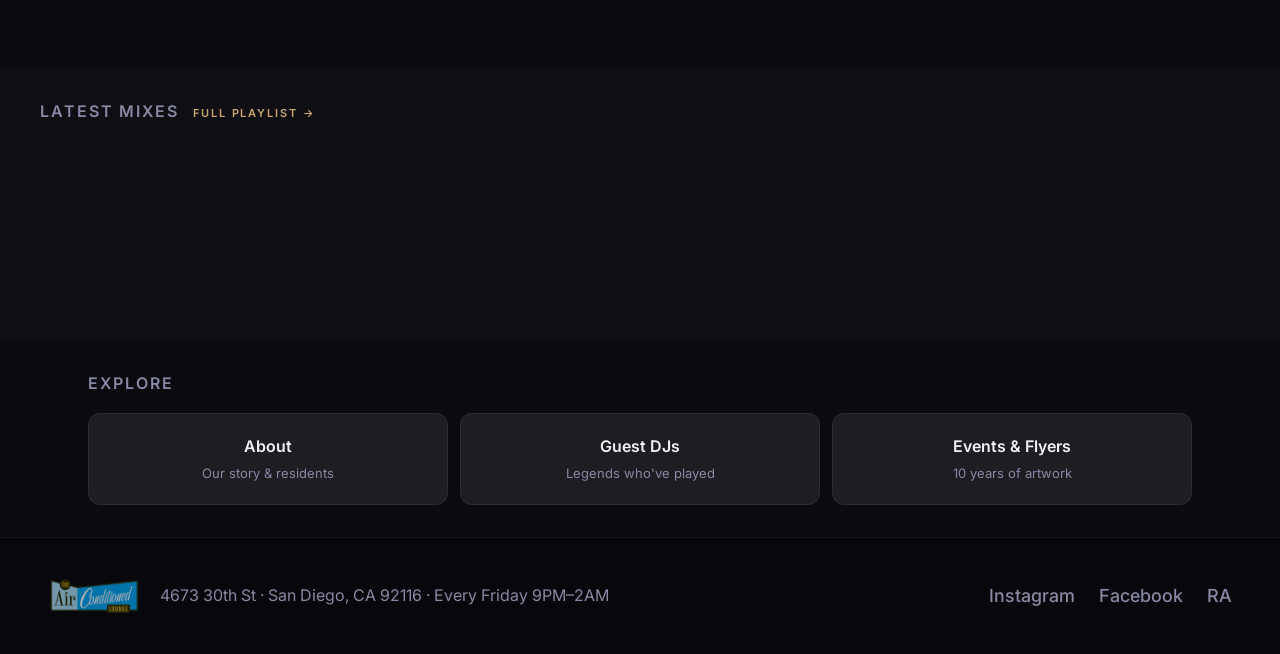
==== commit cd0ff188: "Bigger logos in social preview, new filename to bust Facebook cache Co-Authored-By: Claude Opus 4.6 " ====
--- a/index.html
+++ b/index.html
@@ -7,7 +7,7 @@
   <meta name="description" content="House Music Fridays at Air Conditioned Lounge — San Diego's home for deep, jackin & soulful house every Friday night.">
   <meta property="og:title" content="House Music Fridays">
   <meta property="og:description" content="10 years of exceptional house music every Friday at Air Conditioned Lounge, San Diego.">
-  <meta property="og:image" content="https://hmfsd.github.io/assets/img/og-preview.jpg">
+  <meta property="og:image" content="https://hmfsd.github.io/assets/img/og-preview-v2.jpg">
   <meta property="og:type" content="website">
   <link rel="preconnect" href="https://fonts.googleapis.com">
   <link rel="preconnect" href="https://fonts.gstatic.com" crossorigin>
@@ -33,6 +33,7 @@
       <a href="guests.html" class="nav__link">Guest DJs</a>
       <a href="photos.html" class="nav__link">Photos</a>
       <a href="mixes.html" class="nav__link">Mixes</a>
+      <a href="blog.html" class="nav__link">Blog</a>
       <a href="connect.html" class="nav__link">Connect</a>
     
     </div>
@@ -52,6 +53,7 @@
     <a href="guests.html" class="nav__link">Guest DJs</a>
     <a href="photos.html" class="nav__link">Photos</a>
     <a href="mixes.html" class="nav__link">Mixes</a>
+    <a href="blog.html" class="nav__link">Blog</a>
     <a href="connect.html" class="nav__link">Connect</a>
   
   </div>
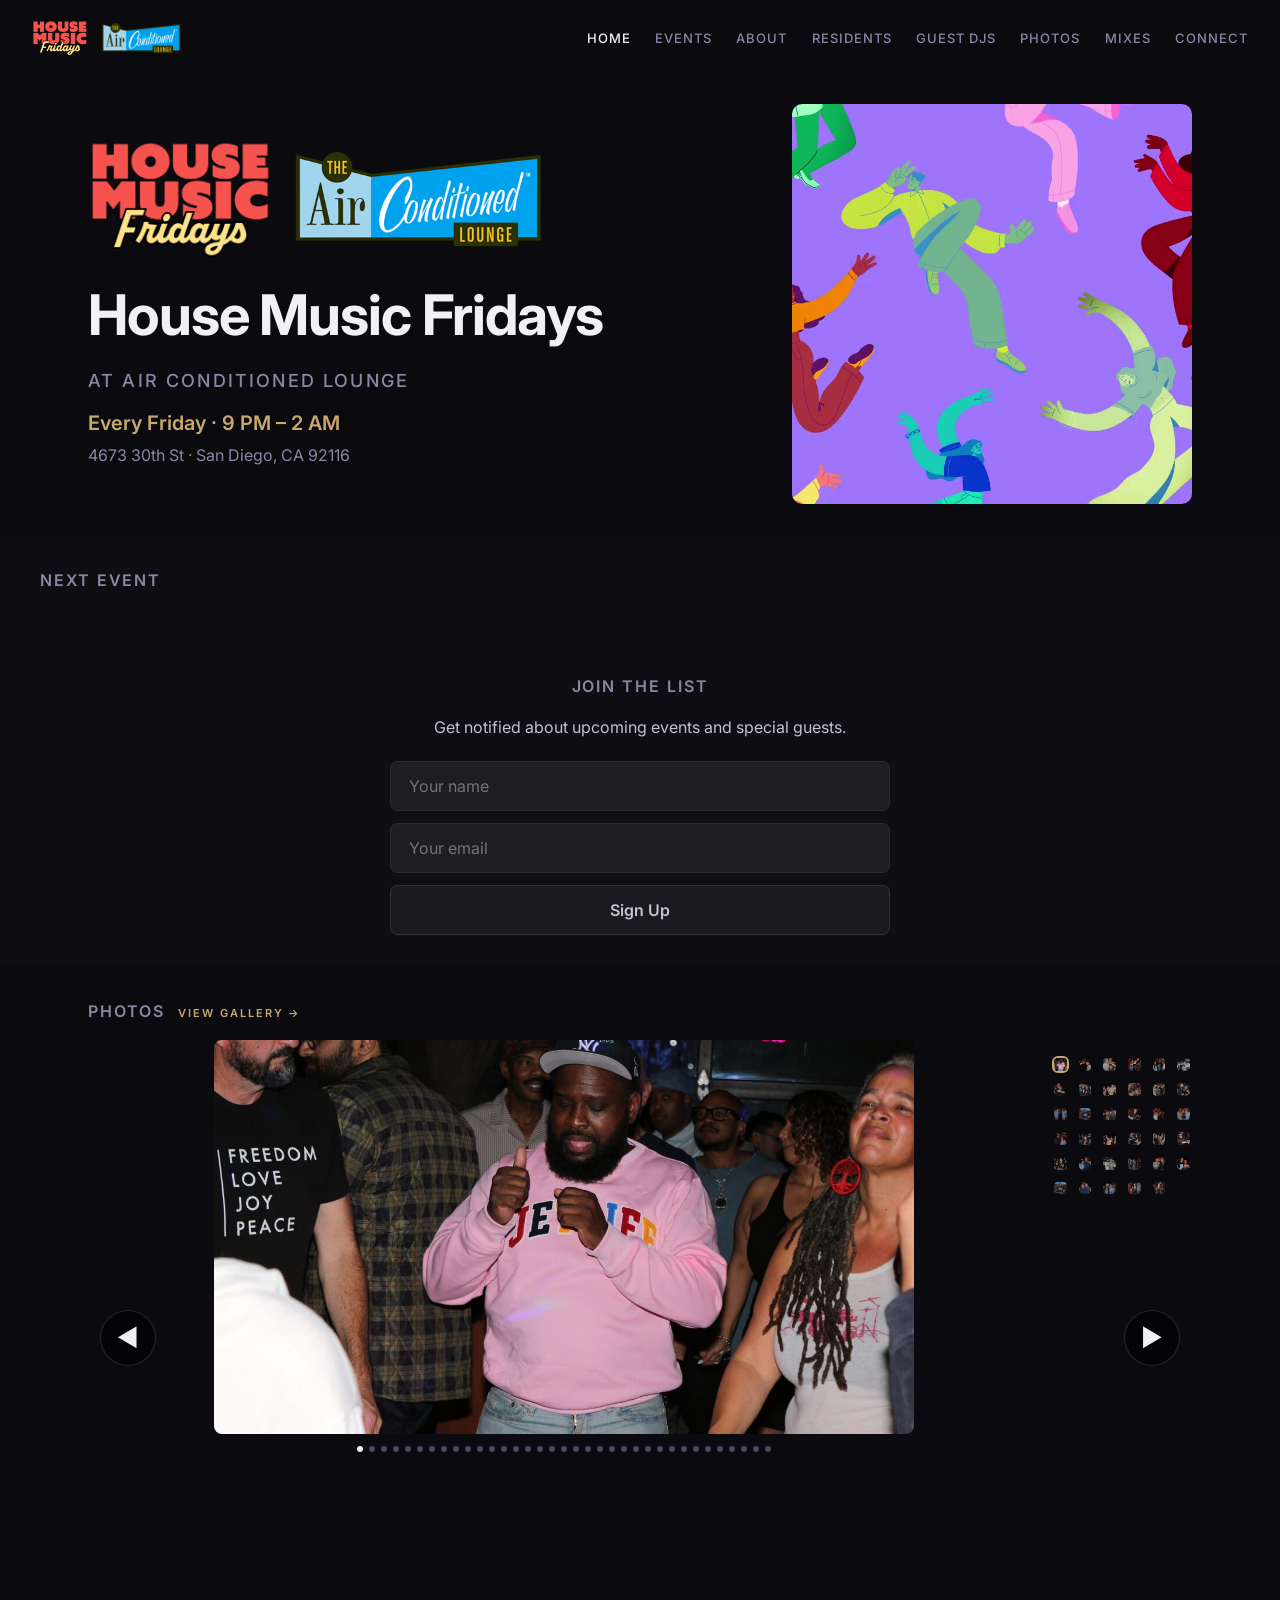
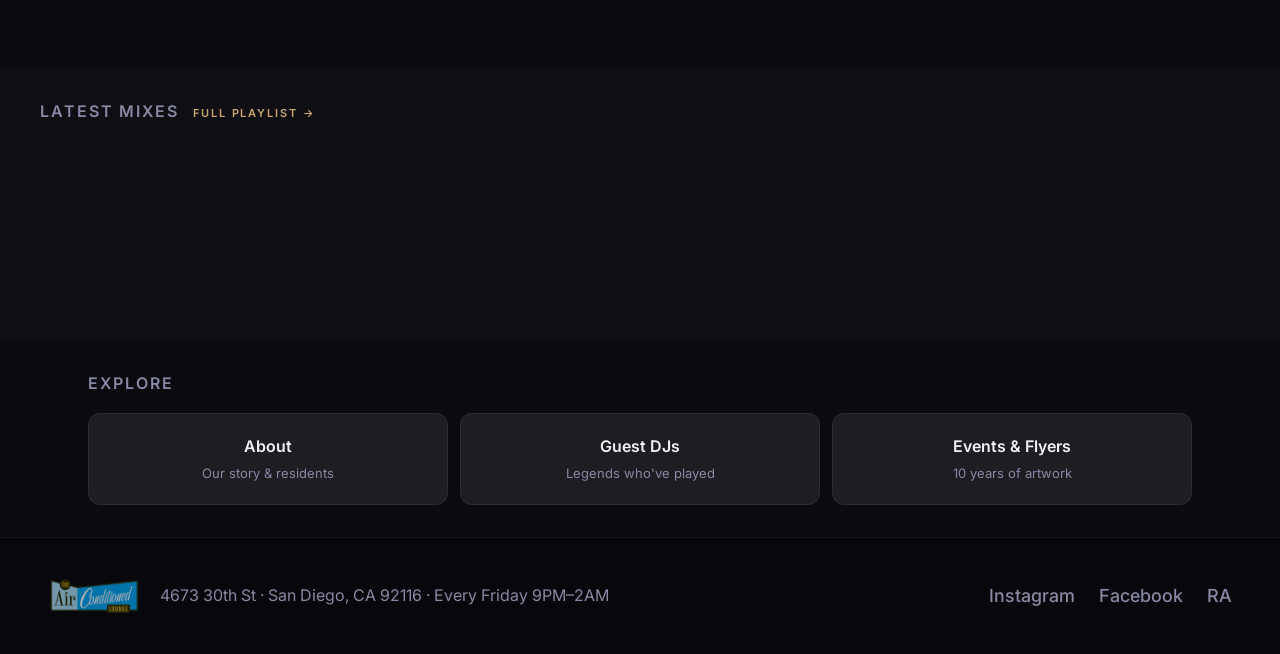
==== commit 11c0df0a: "Bigger logos in social preview, new filename to bust Facebook cache Co-Authored-By: Claude Opus 4.6 " ====
--- a/index.html
+++ b/index.html
@@ -33,7 +33,6 @@
       <a href="guests.html" class="nav__link">Guest DJs</a>
       <a href="photos.html" class="nav__link">Photos</a>
       <a href="mixes.html" class="nav__link">Mixes</a>
-      <a href="blog.html" class="nav__link">Blog</a>
       <a href="connect.html" class="nav__link">Connect</a>
     
     </div>
@@ -53,7 +52,6 @@
     <a href="guests.html" class="nav__link">Guest DJs</a>
     <a href="photos.html" class="nav__link">Photos</a>
     <a href="mixes.html" class="nav__link">Mixes</a>
-    <a href="blog.html" class="nav__link">Blog</a>
     <a href="connect.html" class="nav__link">Connect</a>
   
   </div>
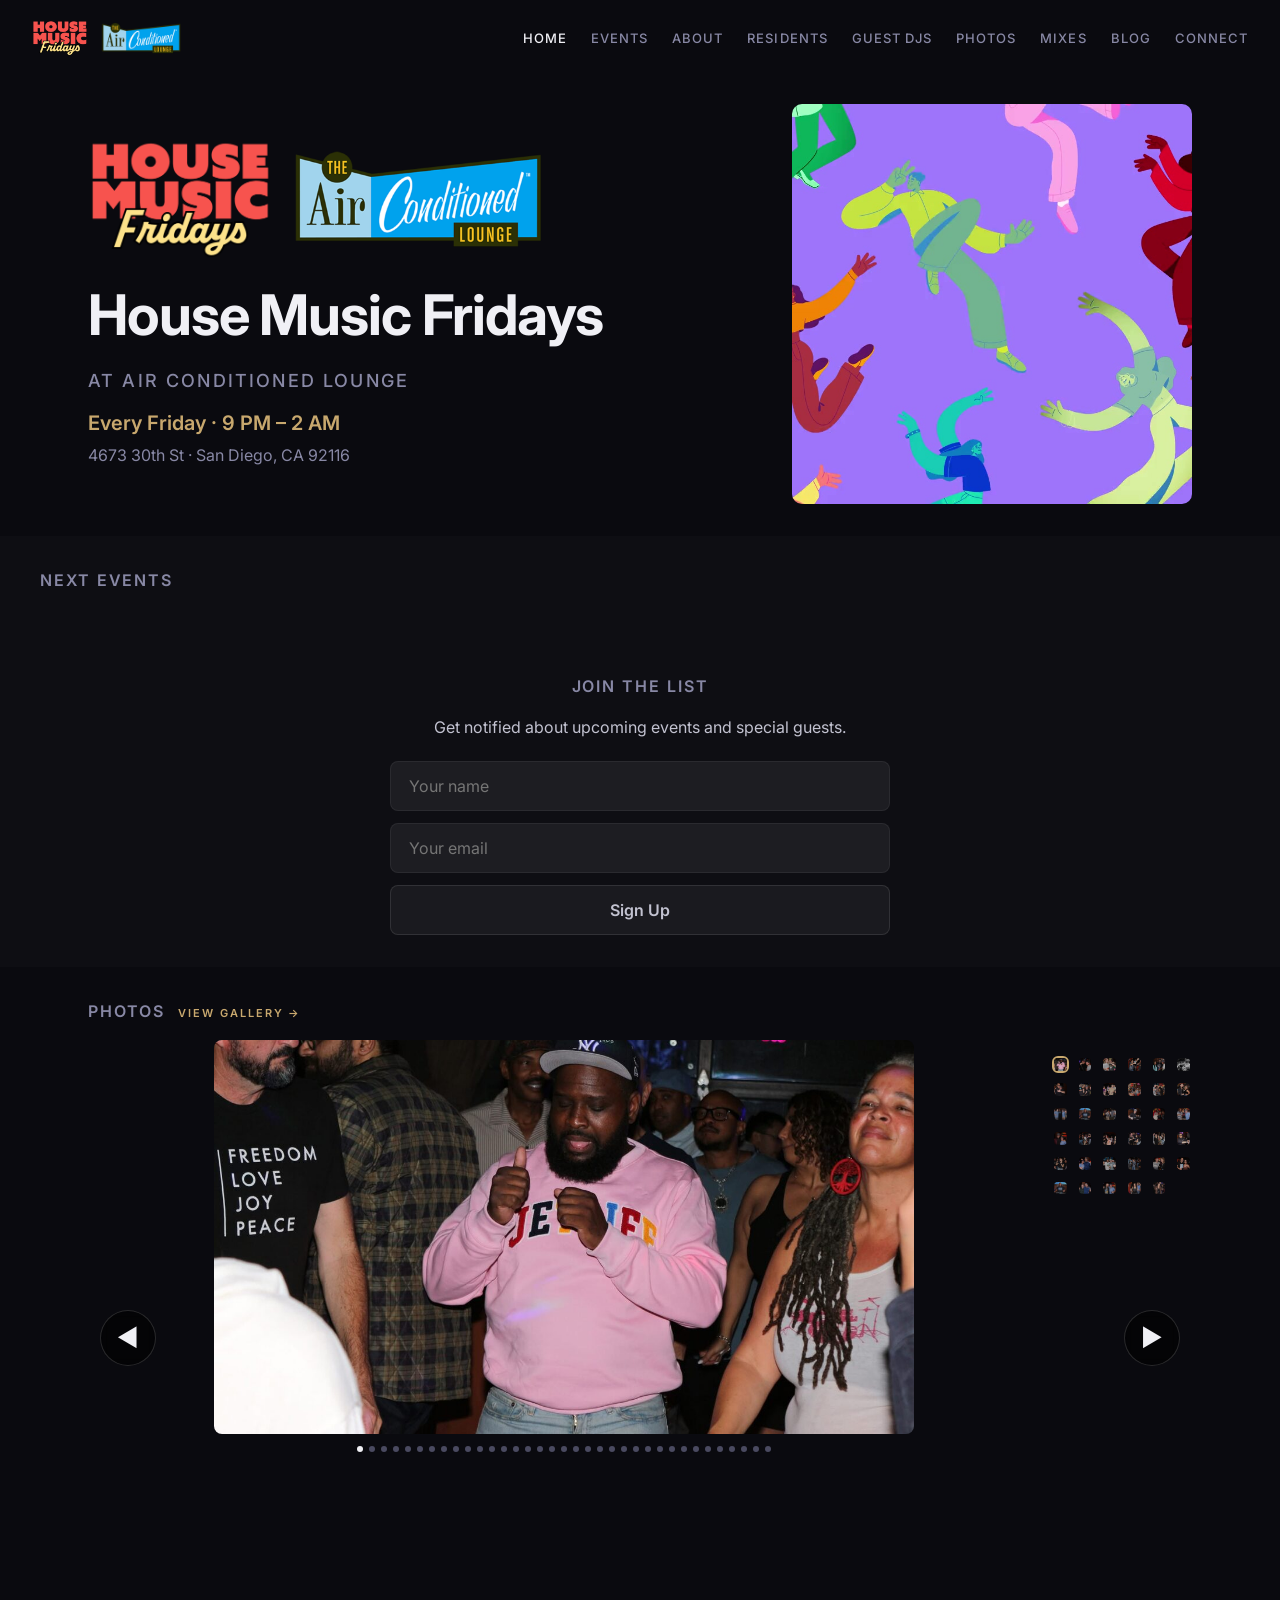
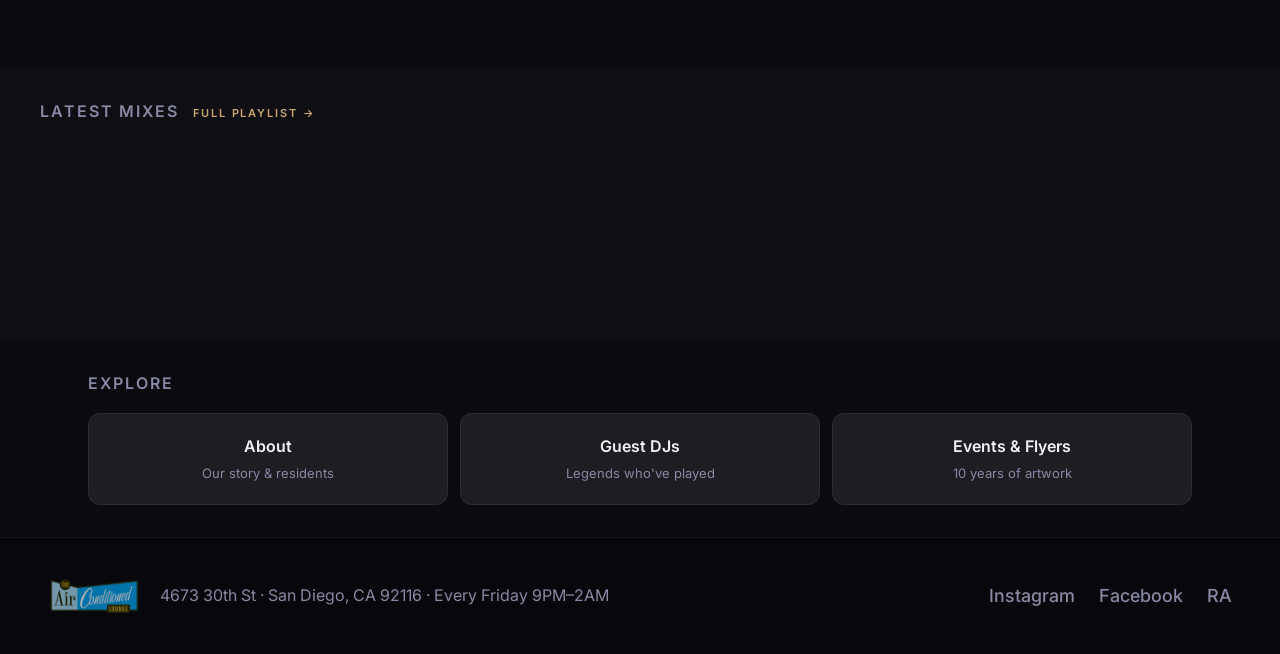
==== commit 028561c3: "Add April 3 and May 1 events, show up to 3 upcoming events on home page - Add House Music Fridays: M" ====
--- a/index.html
+++ b/index.html
@@ -33,6 +33,7 @@
       <a href="guests.html" class="nav__link">Guest DJs</a>
       <a href="photos.html" class="nav__link">Photos</a>
       <a href="mixes.html" class="nav__link">Mixes</a>
+      <a href="blog.html" class="nav__link">Blog</a>
       <a href="connect.html" class="nav__link">Connect</a>
     
     </div>
@@ -52,6 +53,7 @@
     <a href="guests.html" class="nav__link">Guest DJs</a>
     <a href="photos.html" class="nav__link">Photos</a>
     <a href="mixes.html" class="nav__link">Mixes</a>
+    <a href="blog.html" class="nav__link">Blog</a>
     <a href="connect.html" class="nav__link">Connect</a>
   
   </div>
@@ -82,34 +84,9 @@
        ============================================================ -->
   <div class="section--alt">
     <div class="section fade-in">
-      <p class="section__label">Next Event</p>
-      <div class="upcoming-event" id="upcoming-event" style="display:none;">
-        <!--
-          JS (main.js) populates this section from data/events.json.
-          Expected structure:
-          <div class="card card--event">
-            <img class="upcoming-event__flyer" src="" alt="" />
-            <div>
-              <h3 class="upcoming-event__title"></h3>
-              <p class="upcoming-event__date"></p>
-              <p class="upcoming-event__venue"></p>
-              <a class="upcoming-event__fb btn" href="" target="_blank" rel="noopener noreferrer">Facebook Event</a>
-              <a class="upcoming-event__ra btn" href="" target="_blank" rel="noopener noreferrer">Resident Advisor</a>
-            </div>
-          </div>
-        -->
-        <div class="card card--event">
-          <img class="upcoming-event__flyer" src="" alt="" loading="lazy" />
-          <div>
-            <h3 class="upcoming-event__title"></h3>
-            <p class="upcoming-event__date"></p>
-            <p class="upcoming-event__venue"></p>
-            <div style="display:flex;gap:8px;margin-top:12px;">
-              <a class="upcoming-event__fb btn" href="#" target="_blank" rel="noopener noreferrer" style="display:none;"><svg width="16" height="16" viewBox="0 0 24 24" fill="currentColor" style="margin-right:6px;flex-shrink:0;"><path d="M24 12.073c0-6.627-5.373-12-12-12s-12 5.373-12 12c0 5.99 4.388 10.954 10.125 11.854v-8.385H7.078v-3.47h3.047V9.43c0-3.007 1.792-4.669 4.533-4.669 1.312 0 2.686.235 2.686.235v2.953H15.83c-1.491 0-1.956.925-1.956 1.874v2.25h3.328l-.532 3.47h-2.796v8.385C19.612 23.027 24 18.062 24 12.073z"/></svg>Facebook Event</a>
-              <a class="upcoming-event__ra btn" href="#" target="_blank" rel="noopener noreferrer" style="display:none;"><svg width="16" height="16" viewBox="0 0 24 24" fill="currentColor" style="margin-right:6px;flex-shrink:0;"><text x="2" y="17" font-size="14" font-weight="700" font-family="Arial,sans-serif">RA</text></svg>Resident Advisor</a>
-            </div>
-          </div>
-        </div>
+      <p class="section__label">Next Events</p>
+      <div class="upcoming-events" id="upcoming-events" style="display:none;">
+        <!-- JS (main.js) populates this section with up to 3 upcoming event cards -->
       </div>
     </div>
   </div>
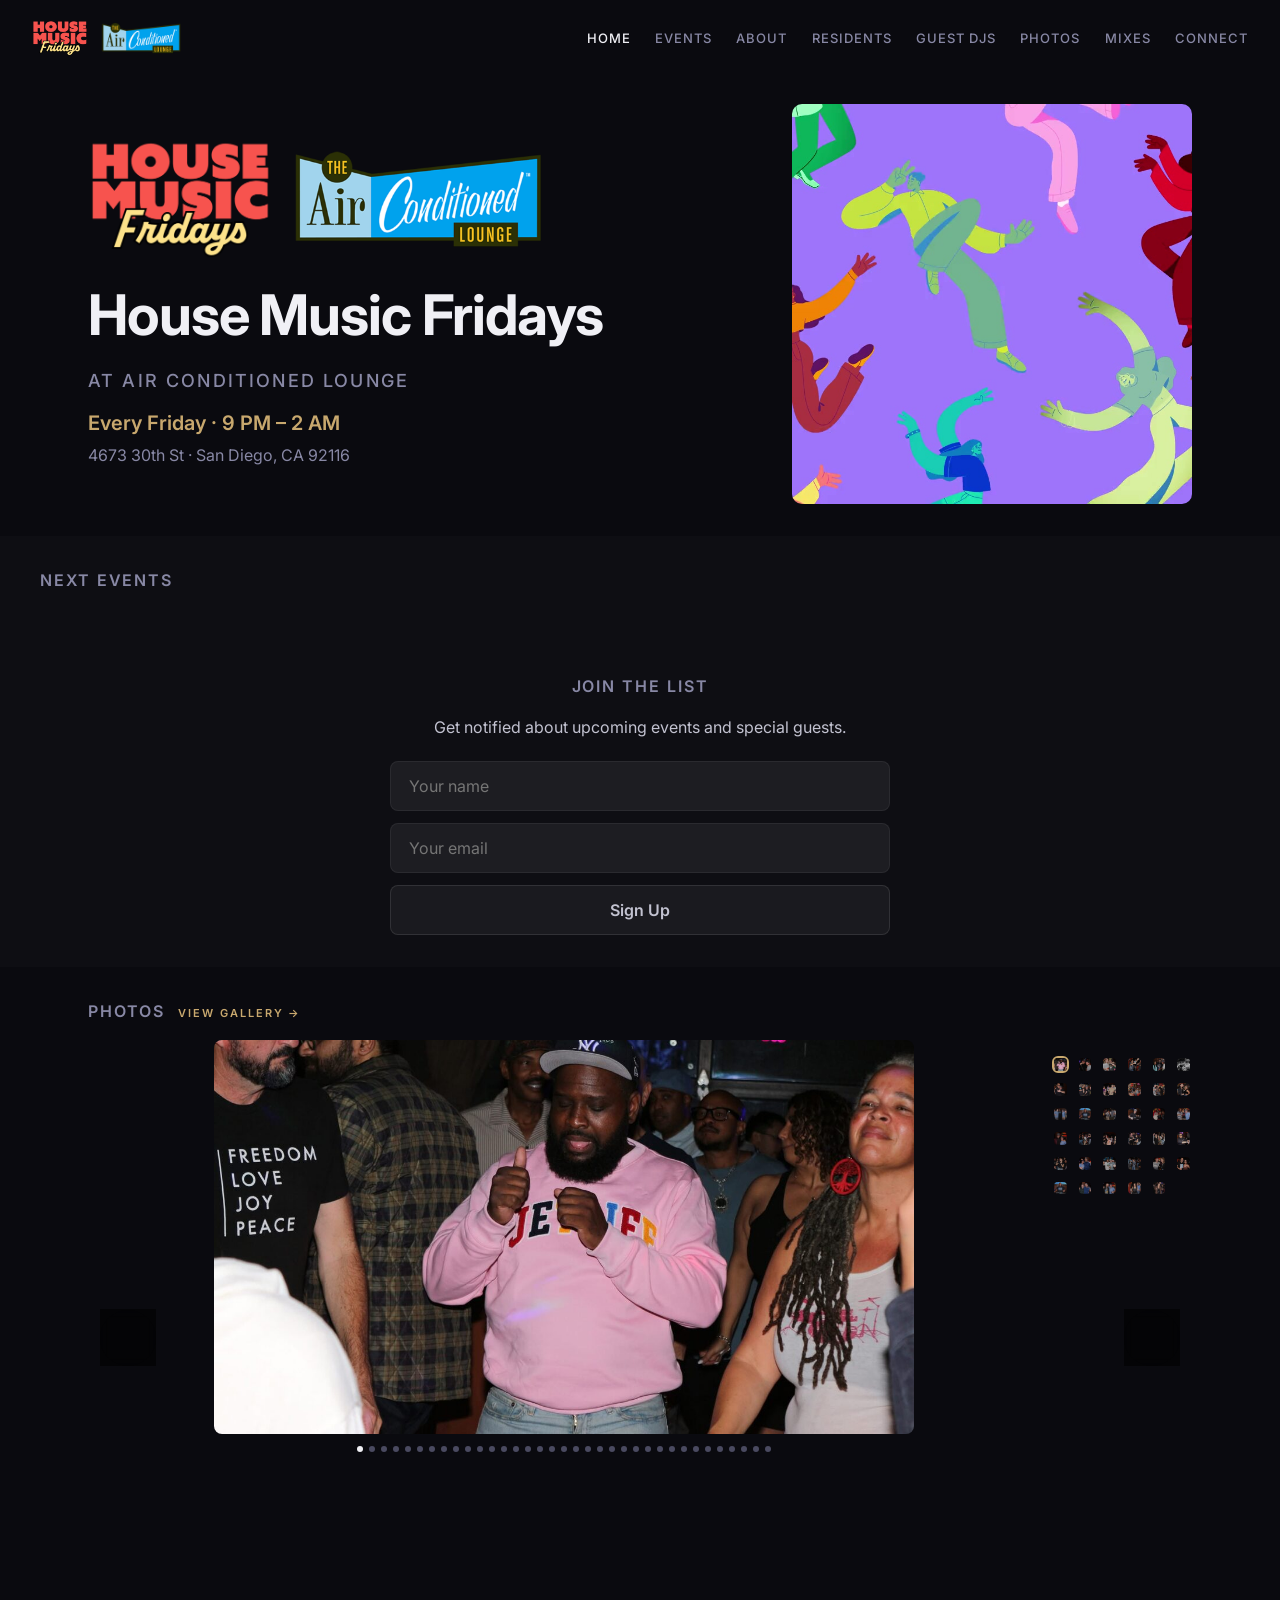
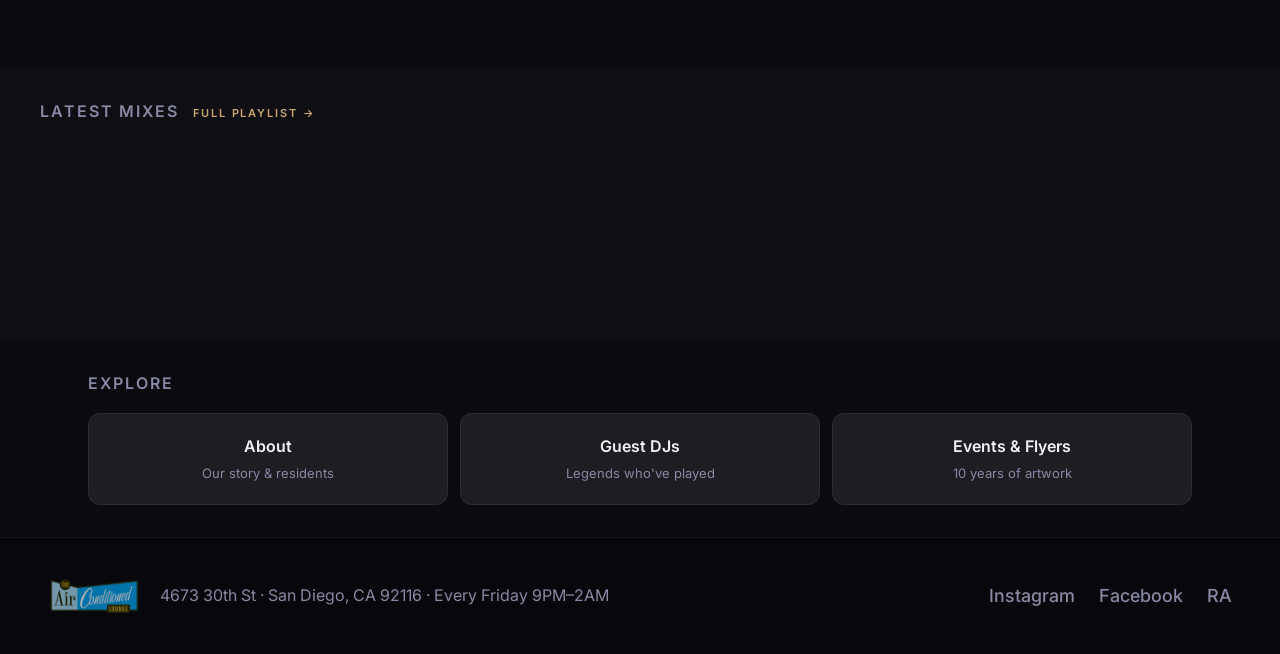
==== commit c5411046: "Add April 3 and May 1 events, show up to 3 upcoming events on home page - Add House Music Fridays: M" ====
--- a/index.html
+++ b/index.html
@@ -33,7 +33,6 @@
       <a href="guests.html" class="nav__link">Guest DJs</a>
       <a href="photos.html" class="nav__link">Photos</a>
       <a href="mixes.html" class="nav__link">Mixes</a>
-      <a href="blog.html" class="nav__link">Blog</a>
       <a href="connect.html" class="nav__link">Connect</a>
     
     </div>
@@ -53,7 +52,6 @@
     <a href="guests.html" class="nav__link">Guest DJs</a>
     <a href="photos.html" class="nav__link">Photos</a>
     <a href="mixes.html" class="nav__link">Mixes</a>
-    <a href="blog.html" class="nav__link">Blog</a>
     <a href="connect.html" class="nav__link">Connect</a>
   
   </div>
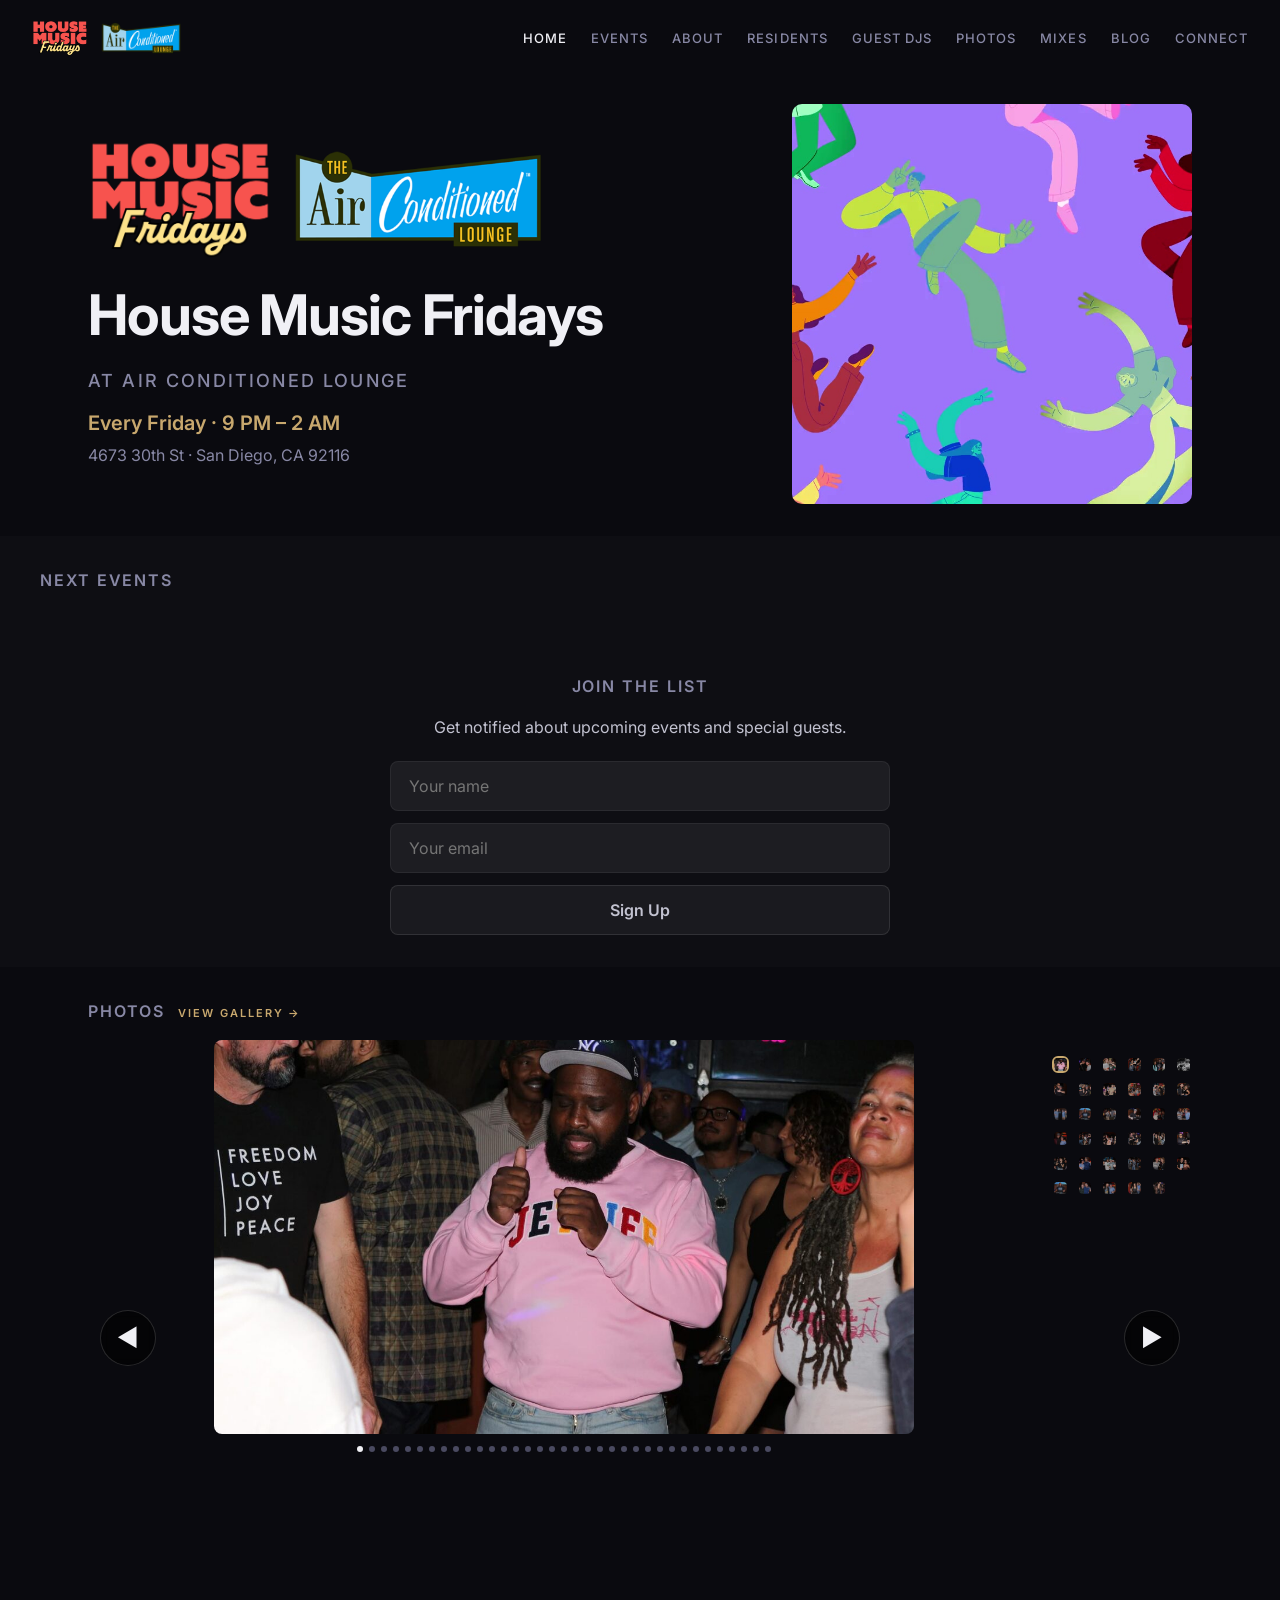
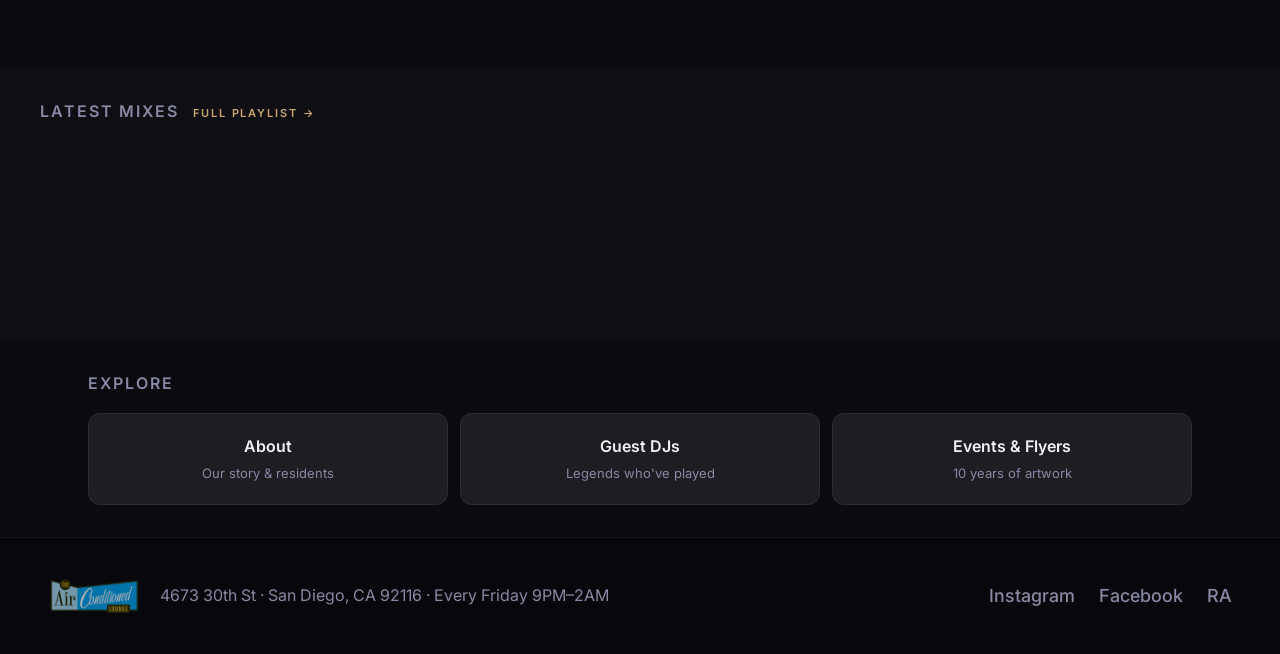
==== commit 3da4d454: "Merge blog into main: add April 10 Henry Diaz event Co-Authored-By: Claude Opus 4.6 (1M context) <no" ====
--- a/index.html
+++ b/index.html
@@ -33,6 +33,7 @@
       <a href="guests.html" class="nav__link">Guest DJs</a>
       <a href="photos.html" class="nav__link">Photos</a>
       <a href="mixes.html" class="nav__link">Mixes</a>
+      <a href="blog.html" class="nav__link">Blog</a>
       <a href="connect.html" class="nav__link">Connect</a>
     
     </div>
@@ -52,6 +53,7 @@
     <a href="guests.html" class="nav__link">Guest DJs</a>
     <a href="photos.html" class="nav__link">Photos</a>
     <a href="mixes.html" class="nav__link">Mixes</a>
+    <a href="blog.html" class="nav__link">Blog</a>
     <a href="connect.html" class="nav__link">Connect</a>
   
   </div>
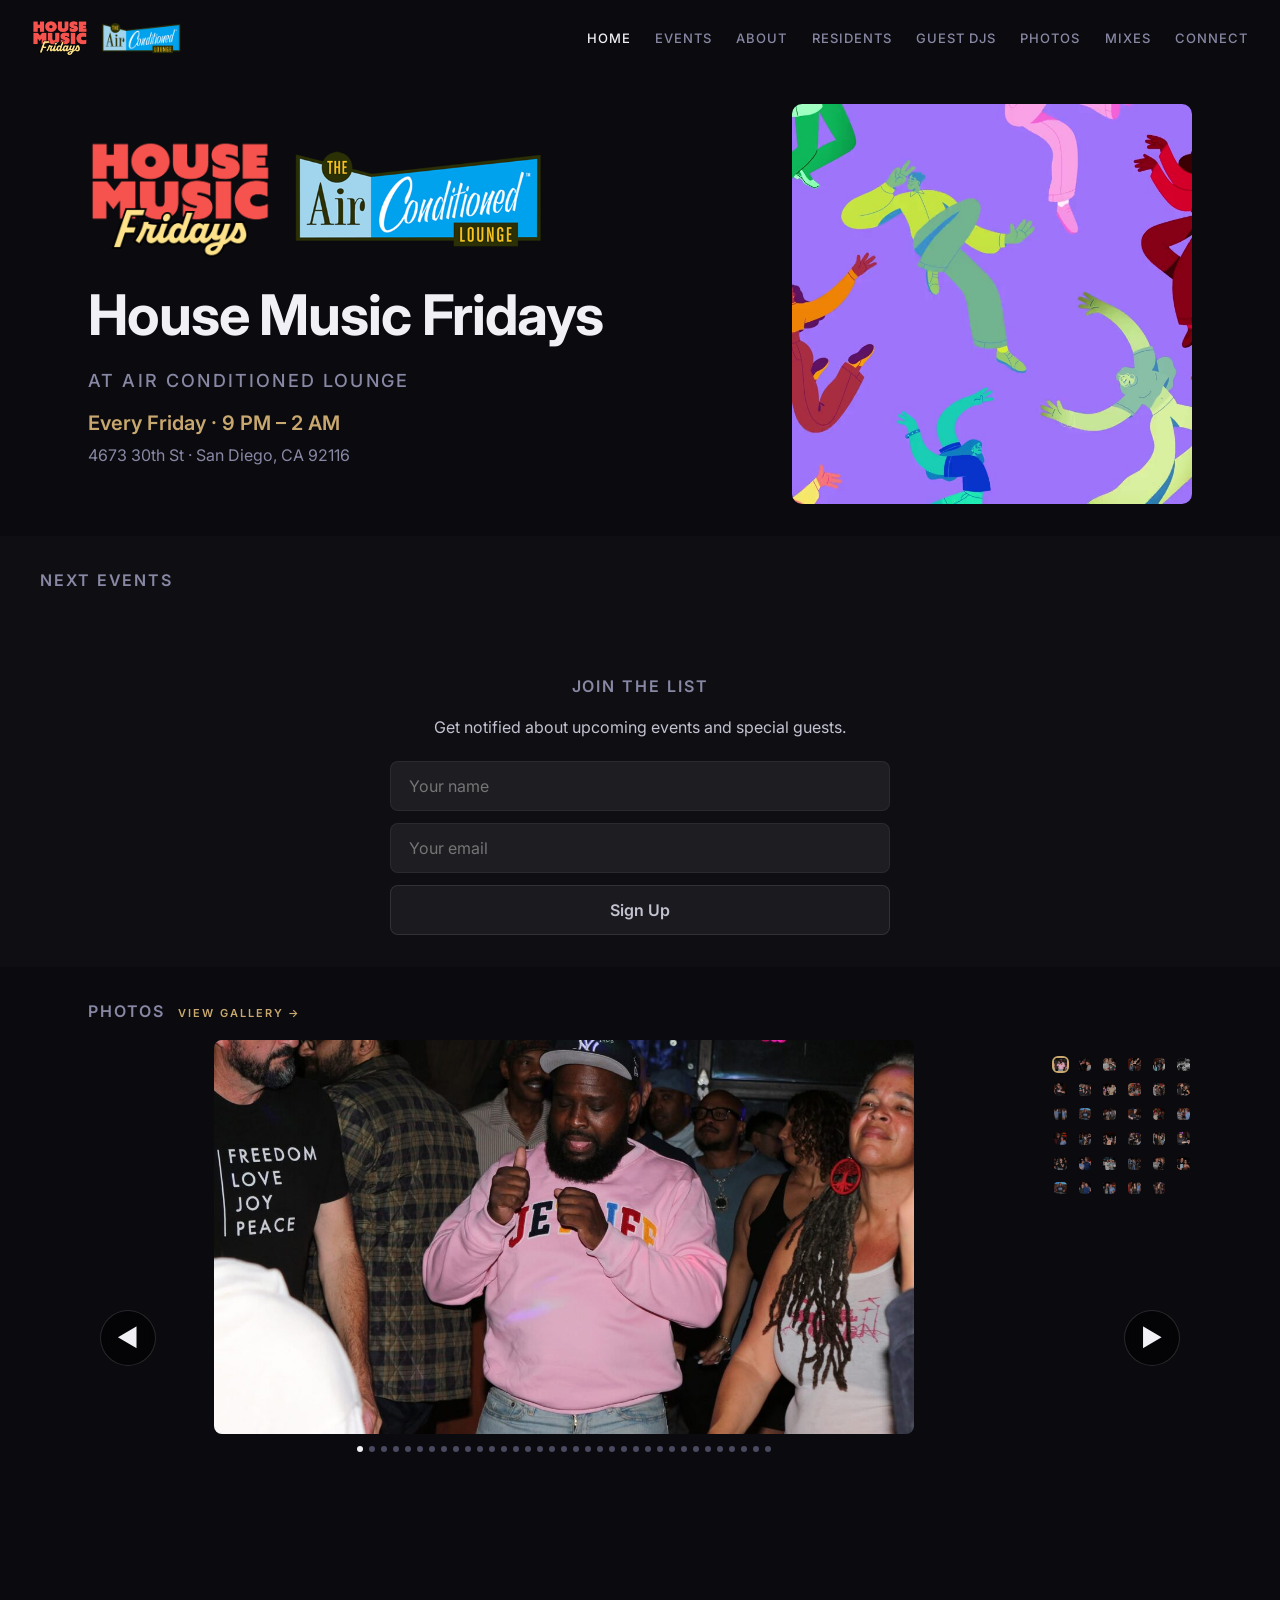
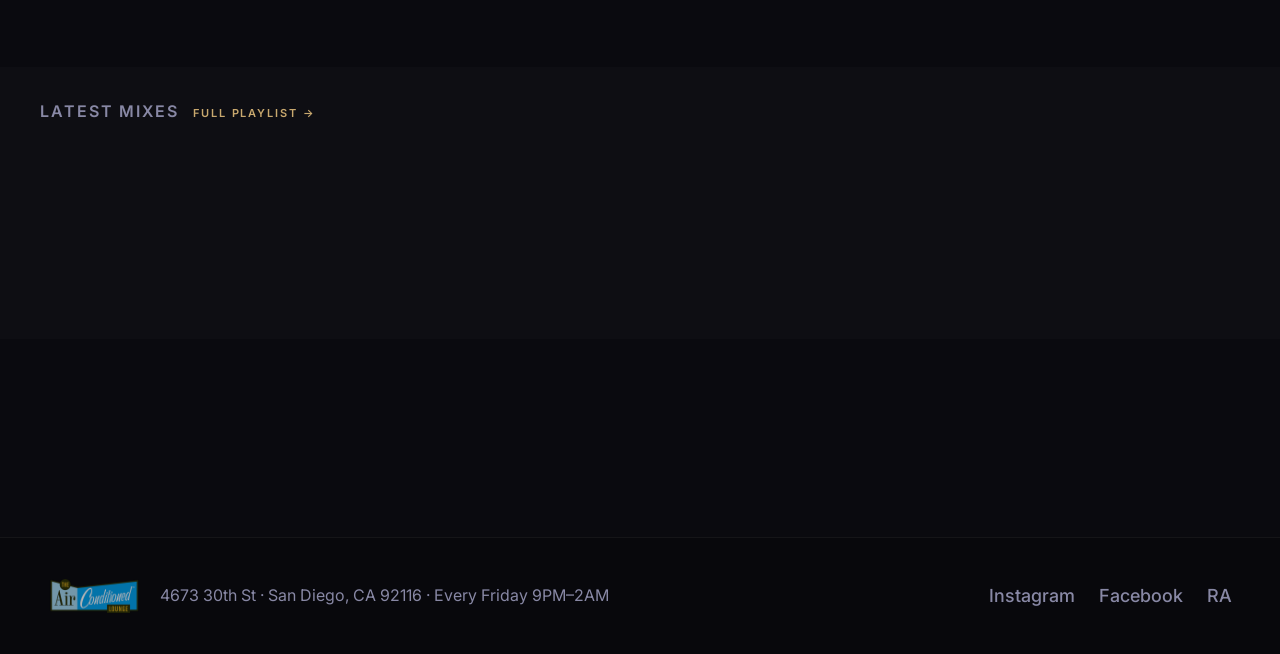
==== commit 3ee9763e: "Remove blog page and nav links from main branch Blog is still being developed on the blog branch and" ====
--- a/index.html
+++ b/index.html
@@ -33,7 +33,6 @@
       <a href="guests.html" class="nav__link">Guest DJs</a>
       <a href="photos.html" class="nav__link">Photos</a>
       <a href="mixes.html" class="nav__link">Mixes</a>
-      <a href="blog.html" class="nav__link">Blog</a>
       <a href="connect.html" class="nav__link">Connect</a>
     
     </div>
@@ -53,7 +52,6 @@
     <a href="guests.html" class="nav__link">Guest DJs</a>
     <a href="photos.html" class="nav__link">Photos</a>
     <a href="mixes.html" class="nav__link">Mixes</a>
-    <a href="blog.html" class="nav__link">Blog</a>
     <a href="connect.html" class="nav__link">Connect</a>
   
   </div>
--- a/css/style.css
+++ b/css/style.css
@@ -538,60 +538,116 @@
 .card--blog {
   padding: 0;
   overflow: hidden;
+  display: flex;
+  flex-direction: row;
+  align-items: stretch;
+  margin-bottom: 24px;
 }
 
 .card--blog__image {
-  width: 100%;
-  max-height: 400px;
+  width: 280px;
+  min-width: 280px;
+  min-height: 280px;
   object-fit: cover;
+  display: block;
+  border-radius: 12px 0 0 12px;
 }
 
 .card--blog__content {
-  padding: 24px 28px;
-}
-
-.card--blog__date {
-  font-size: 13px;
-  font-weight: 500;
-  text-transform: uppercase;
-  letter-spacing: 0.06em;
-  color: var(--text-dim);
-  margin-bottom: 6px;
+  padding: 28px 32px;
+  display: flex;
+  flex-direction: column;
+  justify-content: center;
+  flex: 1;
 }
 
 .card--blog__title {
-  font-size: 22px;
+  font-size: 26px;
   font-weight: 700;
   color: var(--text-primary);
-  margin-bottom: 10px;
+  margin-bottom: 8px;
+  line-height: 1.25;
+}
+
+.card--blog__author {
+  font-size: 14px;
+  font-weight: 600;
+  color: var(--accent);
+  margin-bottom: 4px;
+  text-transform: uppercase;
+  letter-spacing: 0.04em;
+}
+
+.card--blog__date {
+  font-size: 12px;
+  font-weight: 400;
+  color: var(--text-dim);
+  margin-bottom: 12px;
 }
 
 .card--blog__excerpt {
-  font-size: 16px;
-  color: var(--text-body);
-  line-height: 1.6;
-}
-
-.card--blog__body {
-  font-size: 16px;
+  font-size: 15px;
   color: var(--text-body);
   line-height: 1.7;
-  margin-top: 8px;
+}
+
+.card--blog__body {
+  font-size: 15px;
+  color: var(--text-body);
+  line-height: 1.8;
+  margin-top: 12px;
 }
 
 .card--blog__toggle {
   font-size: 14px;
+  font-weight: 600;
   color: var(--accent);
   cursor: pointer;
-  margin-top: 12px;
+  margin-top: 16px;
   background: none;
   border: none;
   font-family: inherit;
   padding: 0;
+  text-transform: uppercase;
+  letter-spacing: 0.04em;
 }
 
 .card--blog__toggle:hover {
   color: var(--accent-hover);
+}
+
+/* Blog card expanded — thumbnail hidden, full article with inline image */
+.card--blog.expanded .card--blog__content {
+  justify-content: flex-start;
+}
+
+.card--blog__body-image {
+  float: right;
+  width: 360px;
+  border-radius: 8px;
+  margin: 0 0 16px 24px;
+}
+
+@media (max-width: 680px) {
+  .card--blog__body-image {
+    float: none;
+    width: 100%;
+    margin: 0 0 16px 0;
+  }
+}
+
+/* Blog card responsive — stack on small screens */
+@media (max-width: 680px) {
+  .card--blog {
+    flex-direction: column;
+  }
+
+  .card--blog__image {
+    width: 100%;
+    min-width: 100%;
+    max-height: 260px;
+    border-radius: 12px 12px 0 0;
+  }
 }
 
 /* Explore card */
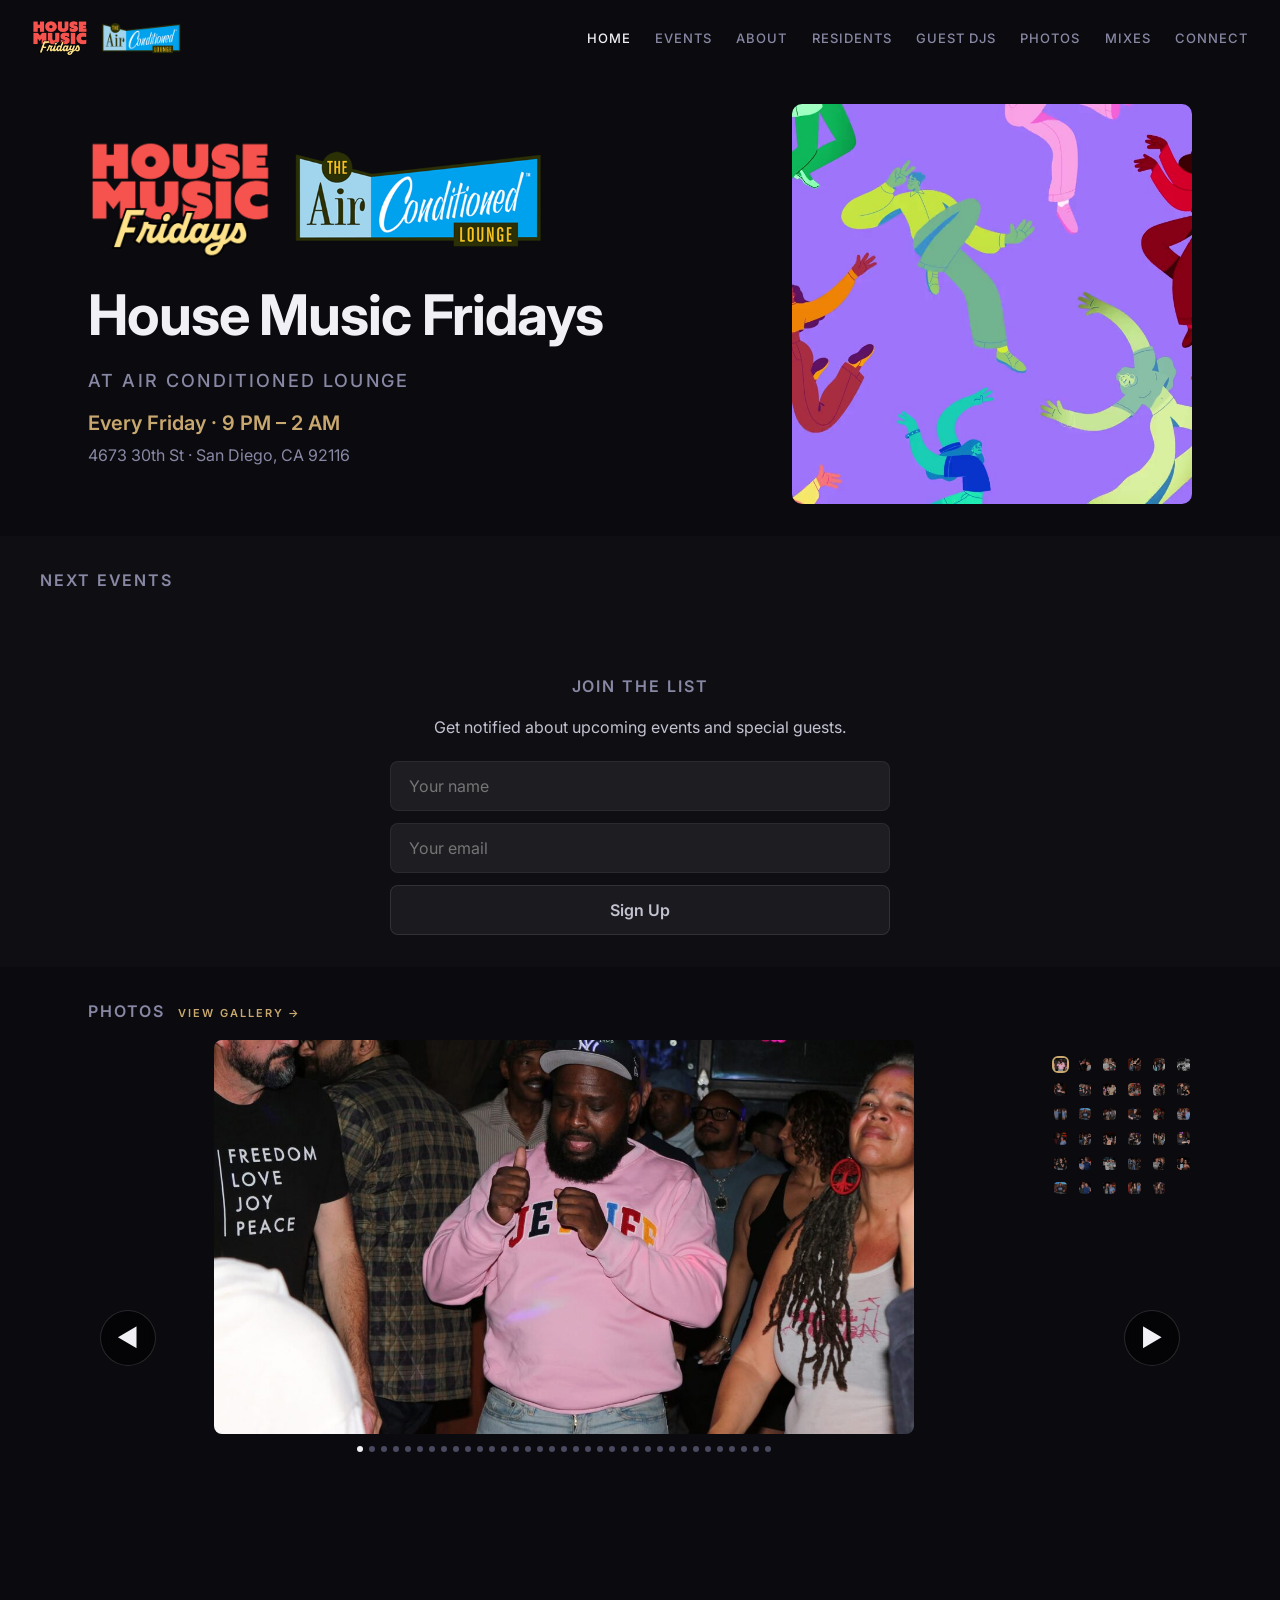
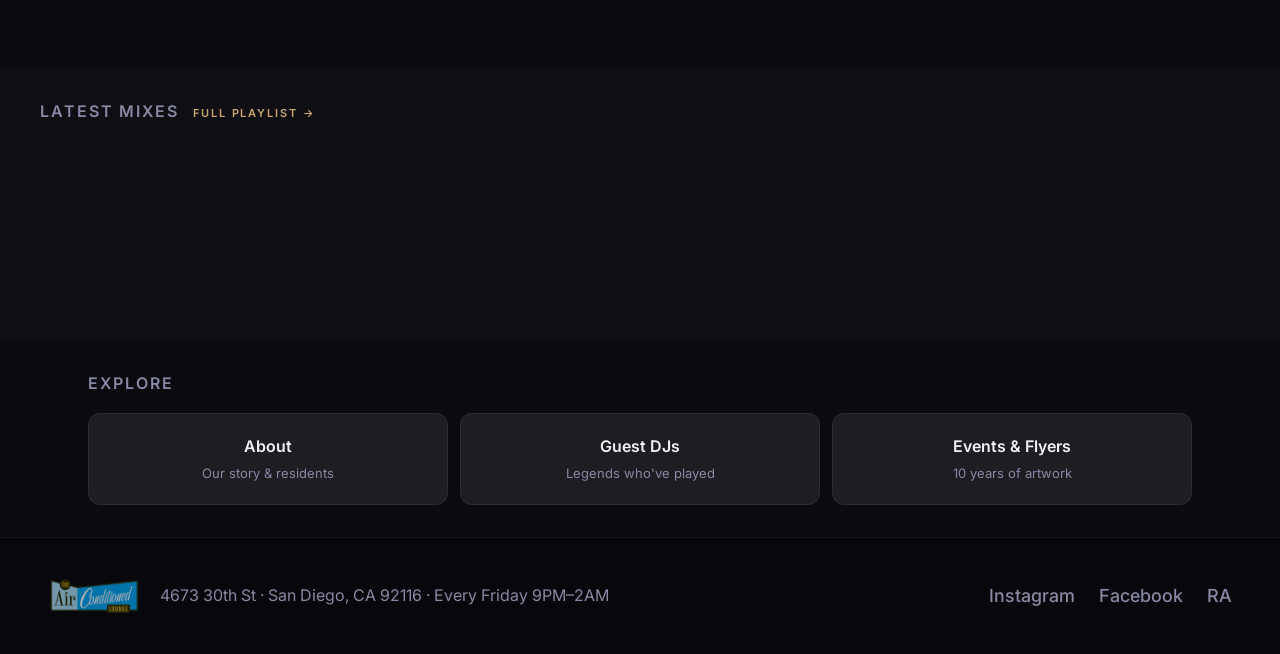
==== commit be7cc6df: "Add Featured section for Goes Tropical event, regular RA links for other events - Only the featured " ====
--- a/index.html
+++ b/index.html
@@ -78,7 +78,18 @@
   </section>
 
   <!-- ============================================================
-       Upcoming Event
+       Featured Event
+       ============================================================ -->
+  <div class="section--alt" id="featured-section" style="display:none;">
+    <div class="section fade-in">
+      <p class="section__label">Featured</p>
+      <div id="featured-events">
+      </div>
+    </div>
+  </div>
+
+  <!-- ============================================================
+       Upcoming Events
        ============================================================ -->
   <div class="section--alt">
     <div class="section fade-in">
--- a/css/style.css
+++ b/css/style.css
@@ -684,6 +684,22 @@
   border-color: rgba(255, 255, 255, 0.15);
 }
 
+.btn--ra-primary {
+  flex-direction: column;
+  text-decoration: none;
+}
+
+.btn--ra-primary .ra-top {
+  display: flex;
+  align-items: center;
+}
+
+.btn--ra-primary .ra-subtitle {
+  font-size: 12px;
+  opacity: 0.7;
+  margin-top: 2px;
+}
+
 /* ------------------------------------------------------------
    8. Gallery Styles
    ------------------------------------------------------------ */
